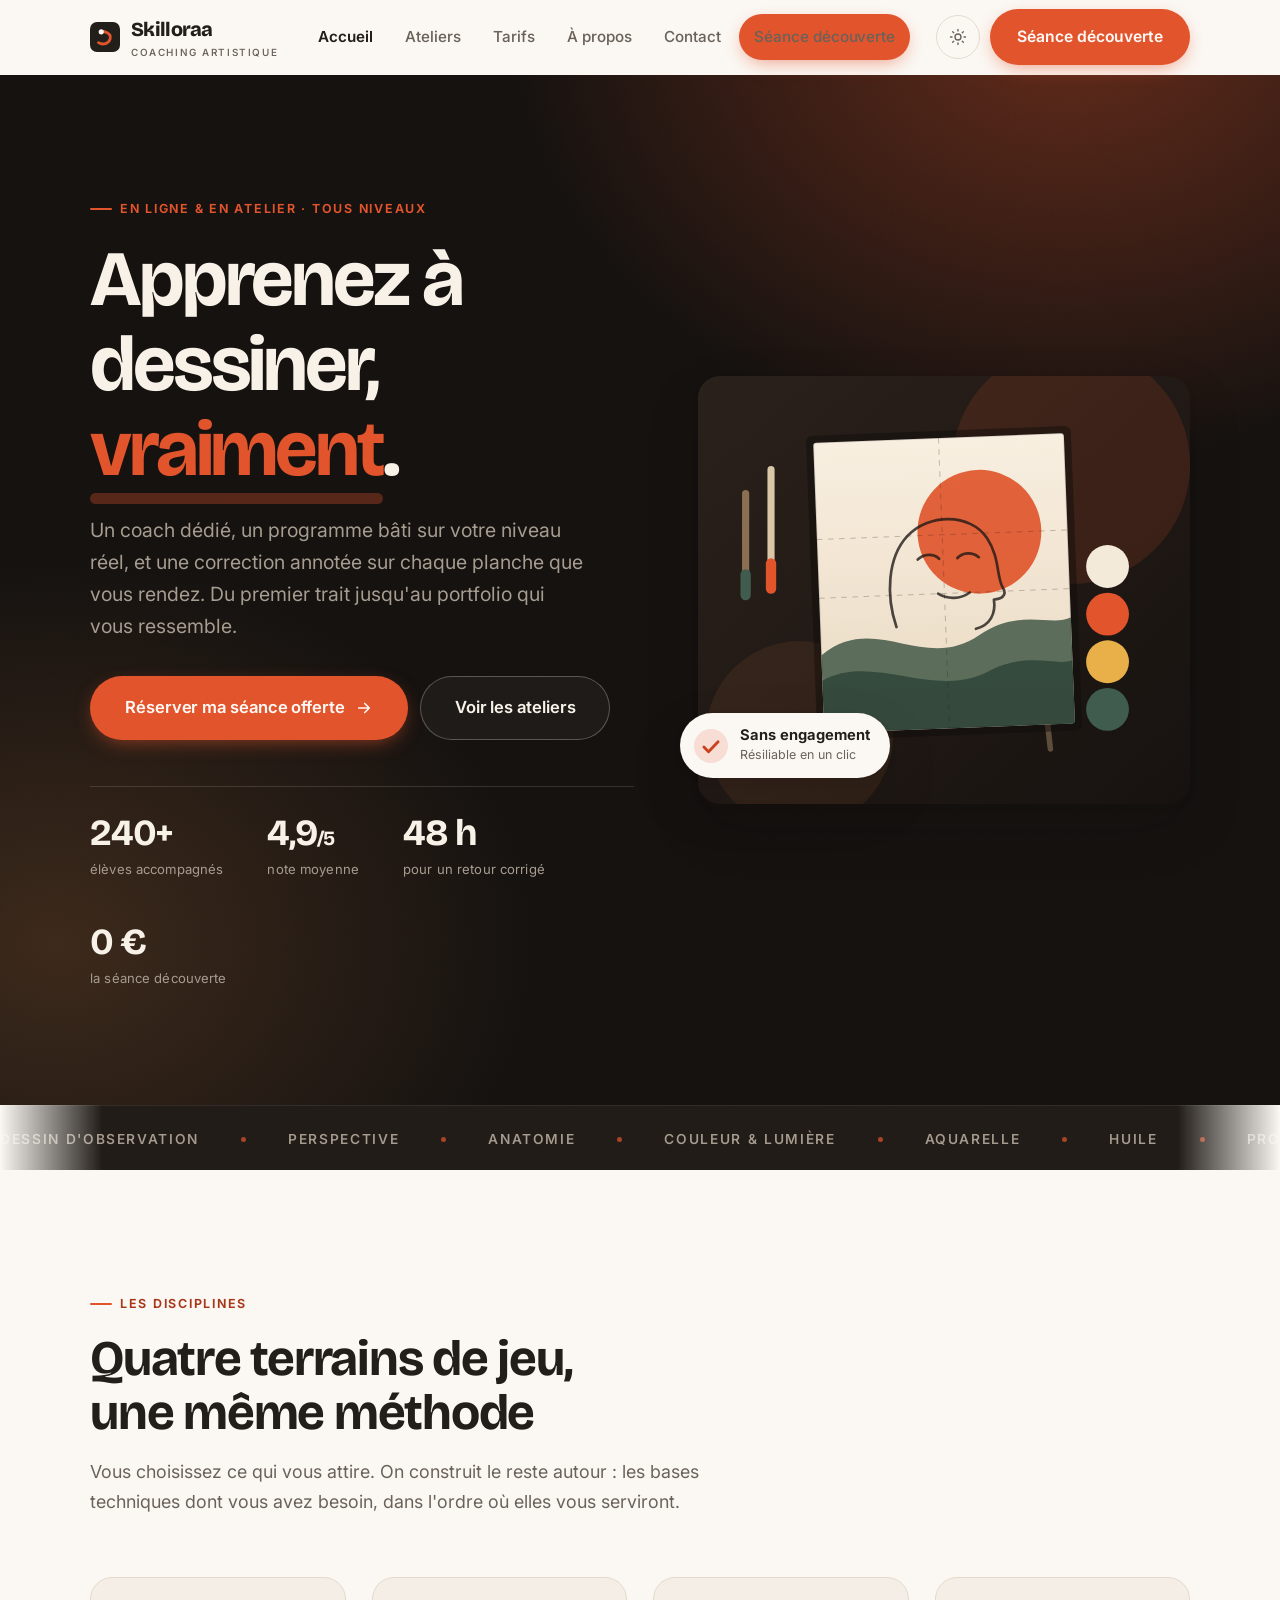
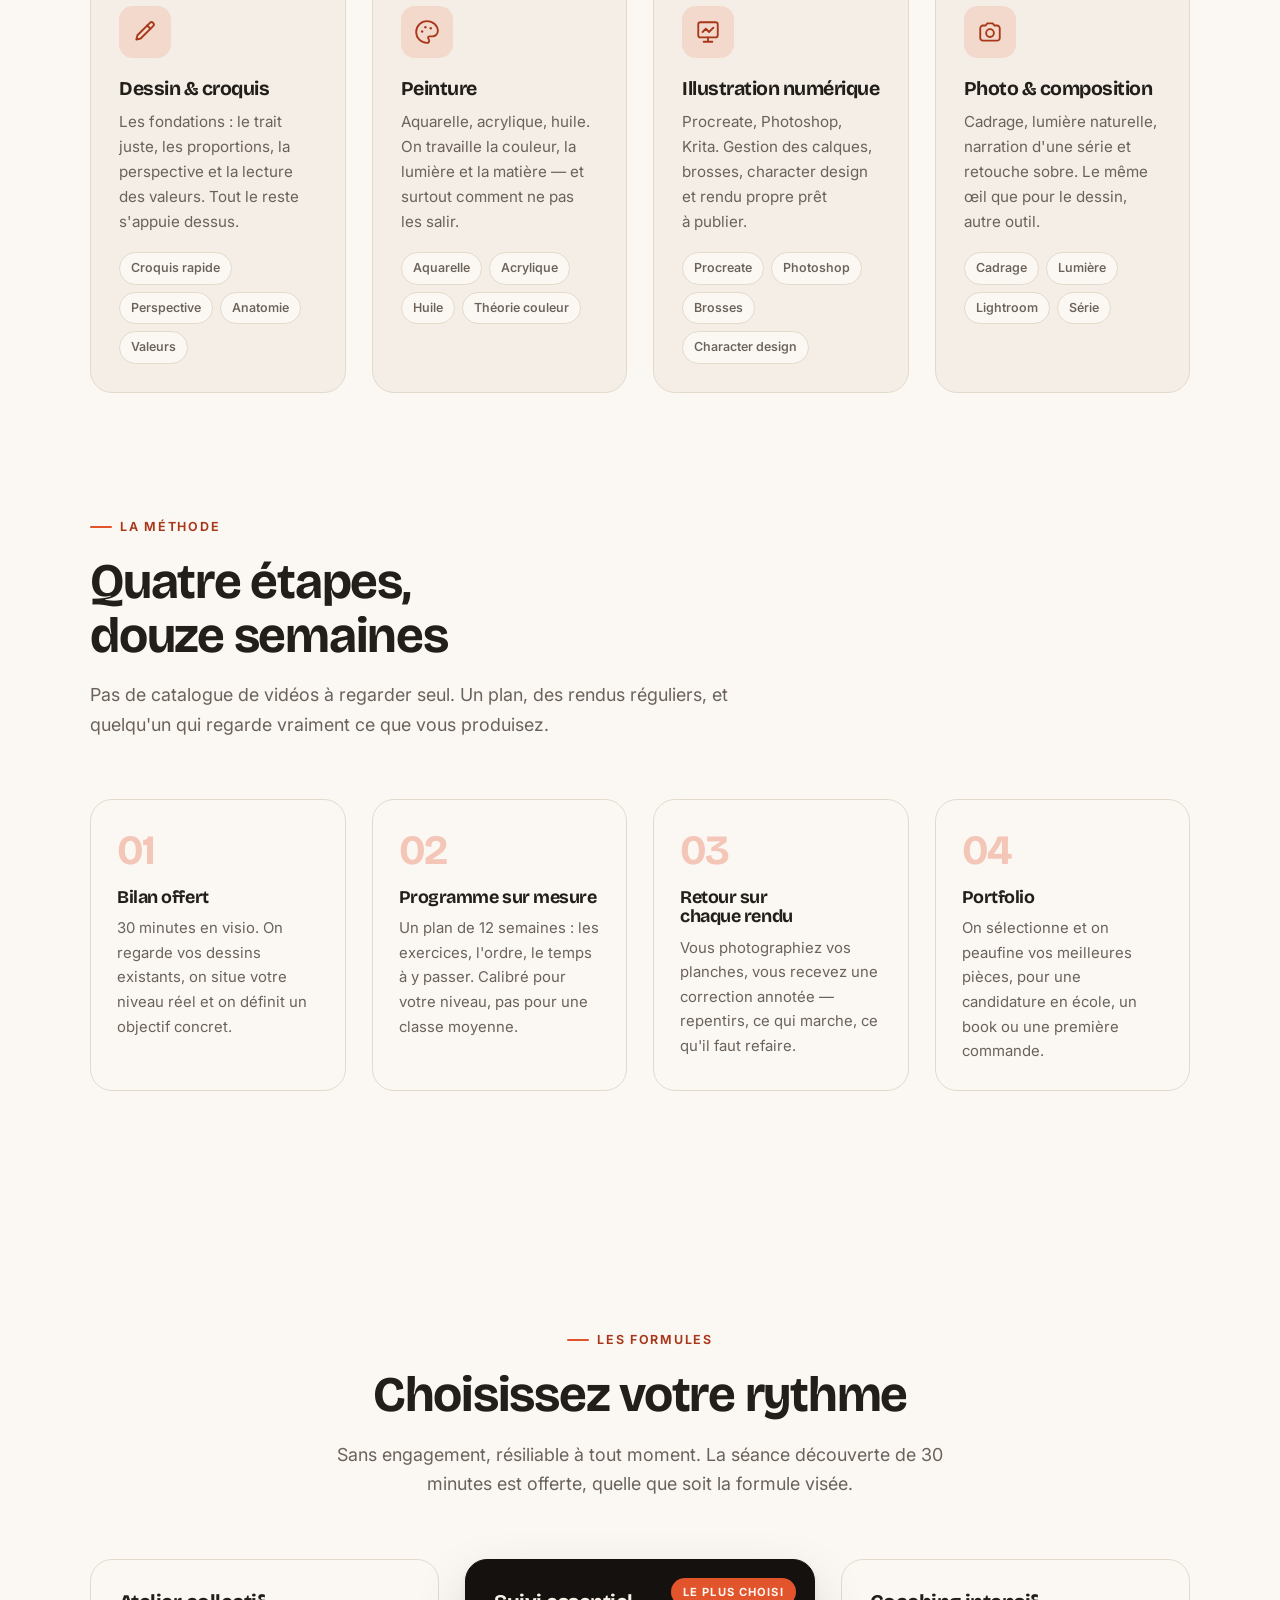
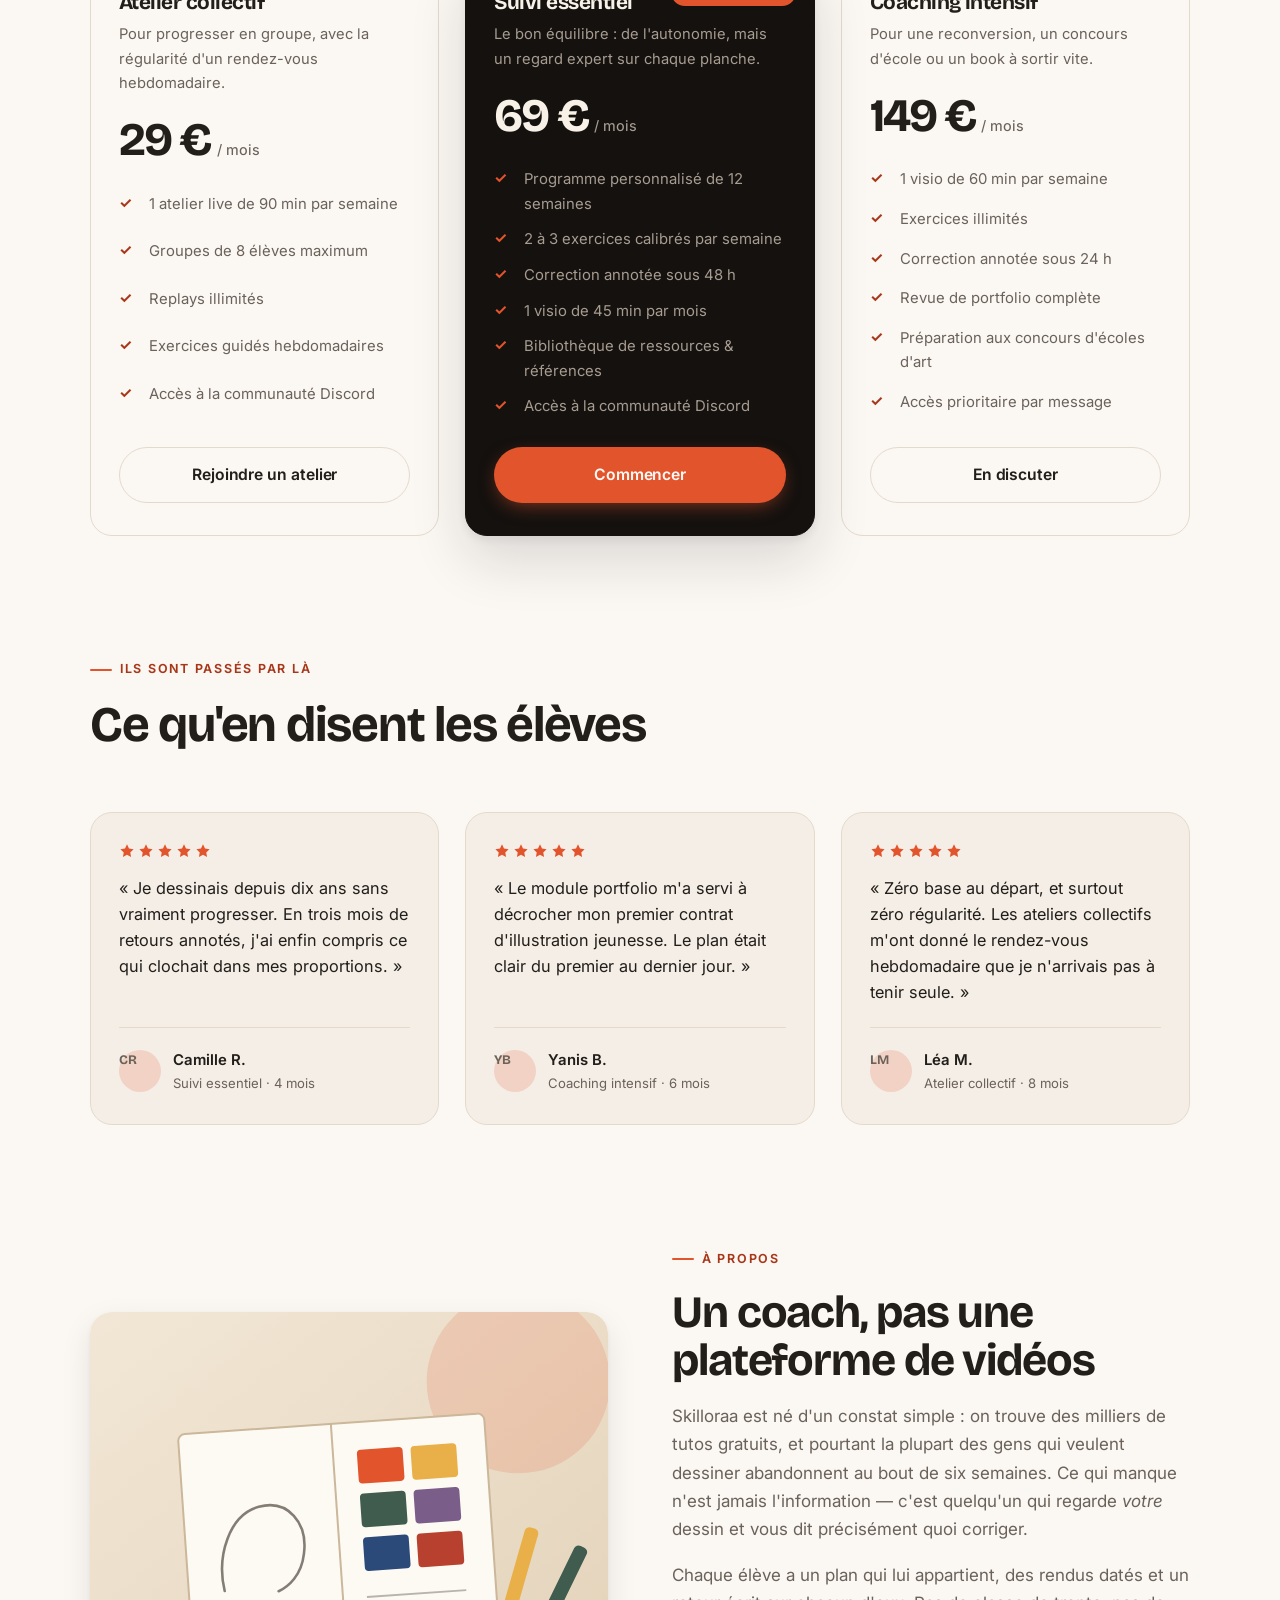
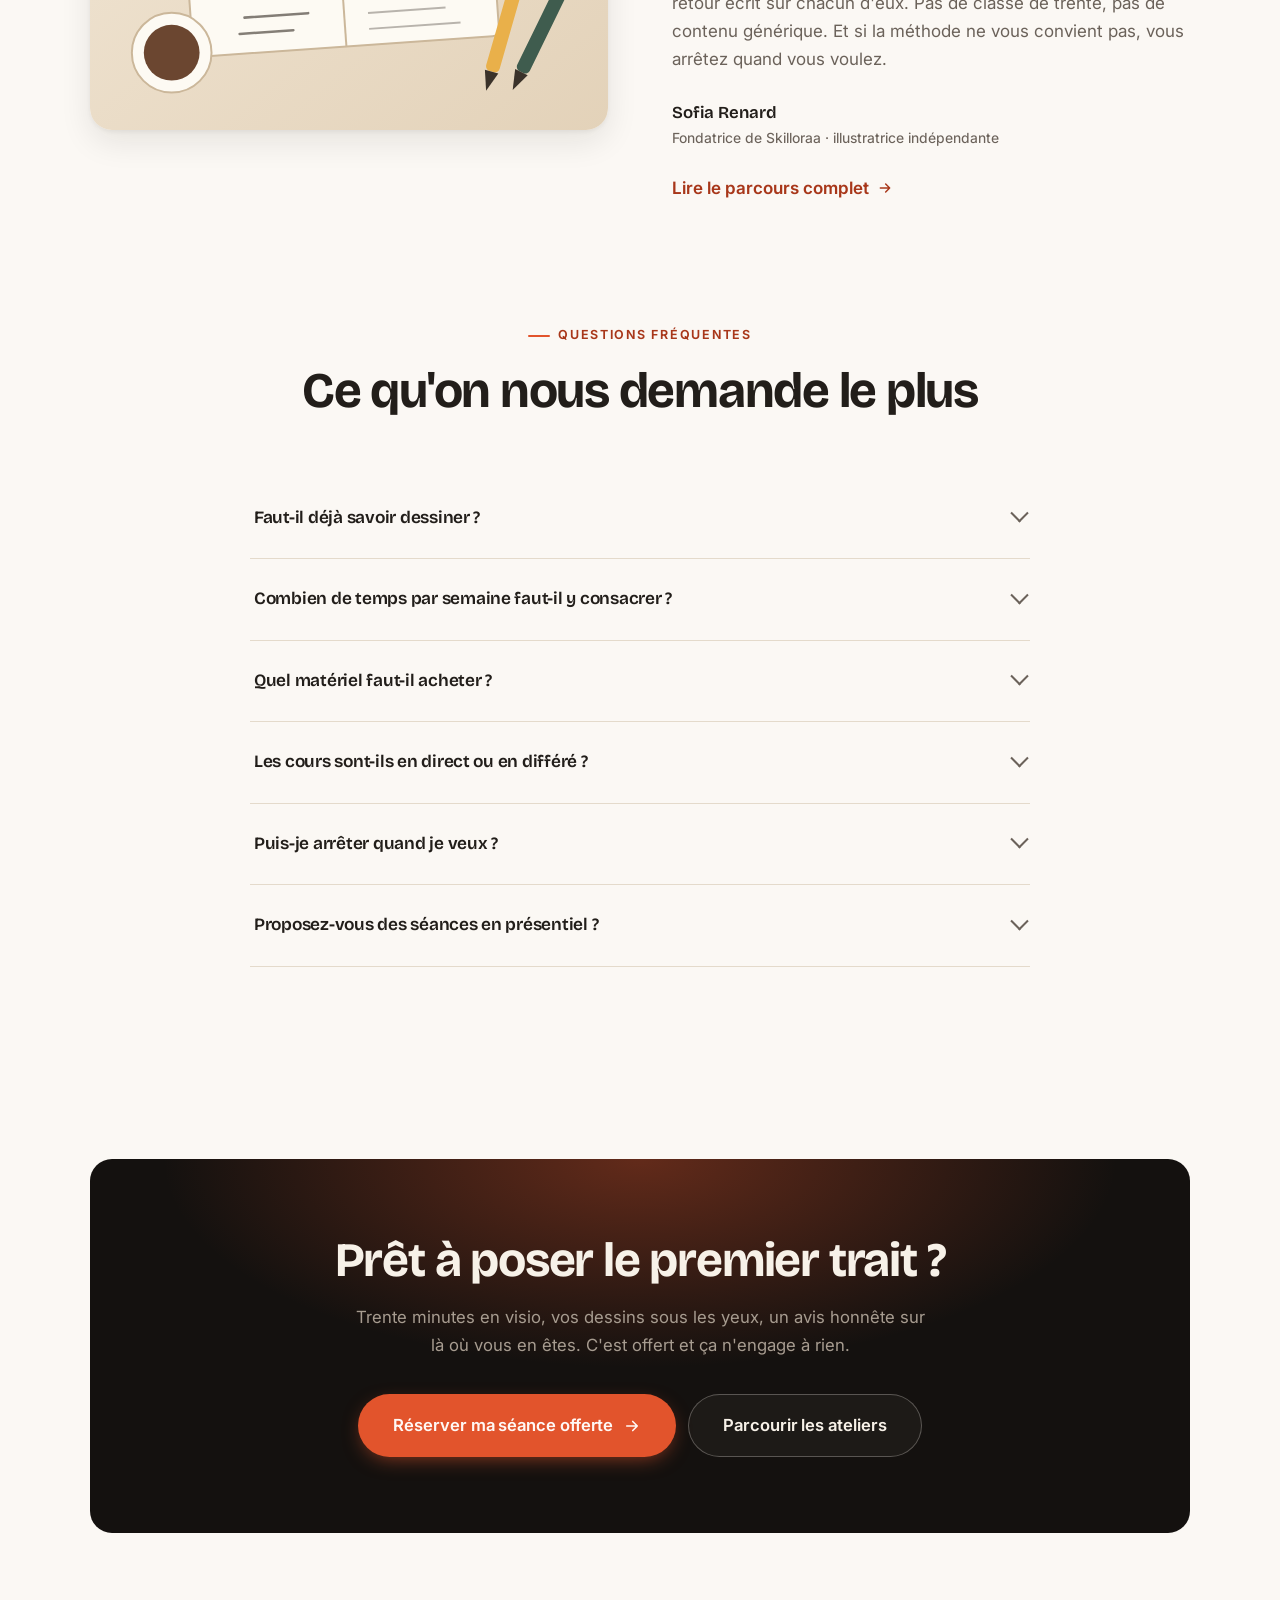
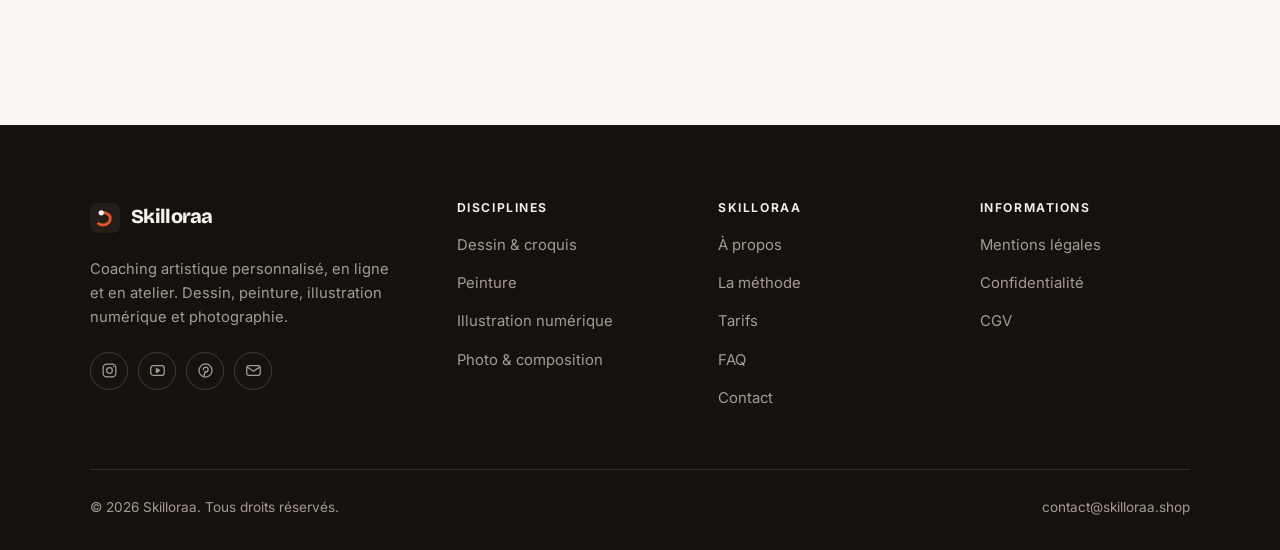
==== index.html @ 0147b9c2 "Site vitrine Skilloraa - coaching artistique Site statique multi-pages en francais : accueil, atelie" ====
<!DOCTYPE html>
<html lang="fr" itemscope itemtype="https://schema.org/WebPage">
<head>
<meta charset="utf-8">
<meta name="viewport" content="width=device-width, initial-scale=1">
<title>Skilloraa — Coaching artistique : apprenez à dessiner, vraiment</title>
<meta name="description" content="Coaching artistique personnalisé en ligne et en atelier : dessin, peinture, illustration numérique et photographie. Un coach dédié, un programme sur mesure, un retour sur chaque rendu. Séance découverte offerte.">
<link rel="canonical" href="https://skilloraa.shop/">

<!-- Partage social -->
<meta property="og:type" content="website">
<meta property="og:url" content="https://skilloraa.shop/">
<meta property="og:site_name" content="Skilloraa">
<meta property="og:locale" content="fr_FR">
<meta property="og:title" content="Skilloraa — Coaching artistique">
<meta property="og:description" content="Dessin, peinture, illustration numérique. Un coach dédié et un programme bâti sur votre niveau. Séance découverte offerte.">
<meta name="twitter:card" content="summary_large_image">
<meta name="theme-color" content="#14110f">

<link rel="icon" href="assets/img/favicon.svg" type="image/svg+xml">

<link rel="preconnect" href="https://fonts.googleapis.com">
<link rel="preconnect" href="https://fonts.gstatic.com" crossorigin>
<link rel="stylesheet" href="https://fonts.googleapis.com/css2?family=Bricolage+Grotesque:opsz,wght@12..96,400..800&family=Inter:wght@400..700&display=swap">
<link rel="stylesheet" href="assets/css/style.css">

<!-- Applique le thème avant le premier rendu pour éviter le flash -->
<script>
(function(){try{var t=localStorage.getItem('skilloraa-theme');if(t){document.documentElement.setAttribute('data-theme',t);}}catch(e){}})();
</script>

<script type="application/ld+json">
{
  "@context": "https://schema.org",
  "@type": "LocalBusiness",
  "@id": "https://skilloraa.shop/#business",
  "name": "Skilloraa",
  "description": "Coaching artistique personnalisé : dessin, peinture, illustration numérique et photographie.",
  "url": "https://skilloraa.shop/",
  "email": "contact@skilloraa.shop",
  "priceRange": "29€ – 149€",
  "areaServed": "FR",
  "knowsLanguage": "fr"
}
</script>
</head>

<body>
<a class="skip-link" href="#main">Aller au contenu principal</a>

<!-- ====================================================== EN-TÊTE ====== -->
<header class="site-header">
  <nav class="wrap nav" aria-label="Navigation principale">
    <a class="brand" href="index.html">
      <svg class="brand__mark" viewBox="0 0 64 64" aria-hidden="true">
        <rect width="64" height="64" rx="15" fill="currentColor"/>
        <path d="M18 44c10 6 22 2 25-8 3-11-7-14-14-16" fill="none" stroke="#e2542c" stroke-width="6" stroke-linecap="round"/>
        <circle cx="24" cy="21" r="5.5" fill="#fbf8f4"/>
      </svg>
      <span>Skilloraa<span class="brand__sub">Coaching artistique</span></span>
    </a>

    <ul class="nav__links" id="nav-links">
      <li><a href="index.html" aria-current="page">Accueil</a></li>
      <li><a href="ateliers.html">Ateliers</a></li>
      <li><a href="index.html#tarifs">Tarifs</a></li>
      <li><a href="a-propos.html">À propos</a></li>
      <li><a href="contact.html">Contact</a></li>
      <li><a class="btn btn--primary" href="contact.html">Séance découverte</a></li>
    </ul>

    <div class="nav__cta">
      <button class="theme-toggle" type="button" aria-label="Passer en thème sombre">
        <svg class="icon-sun" viewBox="0 0 24 24" fill="none" stroke="currentColor" stroke-width="1.8" stroke-linecap="round" aria-hidden="true">
          <circle cx="12" cy="12" r="4"/><path d="M12 2v2m0 16v2M2 12h2m16 0h2M4.9 4.9l1.4 1.4m11.4 11.4 1.4 1.4M19.1 4.9l-1.4 1.4M6.3 17.7l-1.4 1.4"/>
        </svg>
        <svg class="icon-moon" viewBox="0 0 24 24" fill="none" stroke="currentColor" stroke-width="1.8" stroke-linecap="round" stroke-linejoin="round" aria-hidden="true">
          <path d="M21 12.8A9 9 0 1 1 11.2 3a7 7 0 0 0 9.8 9.8z"/>
        </svg>
      </button>
      <a class="btn btn--primary" href="contact.html">Séance découverte</a>
      <button class="nav__toggle" type="button" aria-expanded="false" aria-controls="nav-links" aria-label="Ouvrir le menu">
        <svg class="icon-open" viewBox="0 0 24 24" fill="none" stroke="currentColor" stroke-width="2" stroke-linecap="round" aria-hidden="true"><path d="M3 6h18M3 12h18M3 18h18"/></svg>
        <svg class="icon-close" viewBox="0 0 24 24" fill="none" stroke="currentColor" stroke-width="2" stroke-linecap="round" aria-hidden="true"><path d="M6 6l12 12M18 6L6 18"/></svg>
      </button>
    </div>
  </nav>
</header>

<main id="main">

<!-- ========================================================= HERO ====== -->
<section class="hero">
  <div class="wrap hero__inner">
    <div>
      <span class="eyebrow hero__eyebrow">En ligne &amp; en atelier · Tous niveaux</span>
      <h1>Apprenez à dessiner,<br><em>vraiment</em>.</h1>
      <p class="hero__lede">
        Un coach dédié, un programme bâti sur votre niveau réel, et une correction
        annotée sur chaque planche que vous rendez. Du premier trait jusqu'au
        portfolio qui vous ressemble.
      </p>

      <div class="hero__actions">
        <a class="btn btn--primary btn--lg" href="contact.html">
          Réserver ma séance offerte
          <svg viewBox="0 0 24 24" fill="none" stroke="currentColor" stroke-width="2.2" stroke-linecap="round" stroke-linejoin="round" aria-hidden="true"><path d="M5 12h14M13 6l6 6-6 6"/></svg>
        </a>
        <a class="btn btn--on-dark btn--lg" href="ateliers.html">Voir les ateliers</a>
      </div>

      <dl class="hero__proof">
        <div class="stat">
          <dd class="stat__num">240+</dd>
          <dt class="stat__label">élèves accompagnés</dt>
        </div>
        <div class="stat">
          <dd class="stat__num">4,9<span style="font-size:.55em">/5</span></dd>
          <dt class="stat__label">note moyenne</dt>
        </div>
        <div class="stat">
          <dd class="stat__num">48 h</dd>
          <dt class="stat__label">pour un retour corrigé</dt>
        </div>
        <div class="stat">
          <dd class="stat__num">0 €</dd>
          <dt class="stat__label">la séance découverte</dt>
        </div>
      </dl>
    </div>

    <!-- Illustration : composition abstraite d'atelier -->
    <div class="hero__art">
      <svg viewBox="0 0 620 540" role="img" aria-label="Illustration d'atelier : une toile posée sur un chevalet, entourée de formes et de pastilles de couleur.">
        <defs>
          <linearGradient id="bg" x1="0" y1="0" x2="1" y2="1">
            <stop offset="0" stop-color="#2b211b"/><stop offset="1" stop-color="#171210"/>
          </linearGradient>
          <linearGradient id="canvas" x1="0" y1="0" x2="0" y2="1">
            <stop offset="0" stop-color="#fcf7ed"/><stop offset="1" stop-color="#ece0cc"/>
          </linearGradient>
          <clipPath id="cv"><rect x="0" y="0" width="316" height="366" rx="4"/></clipPath>
        </defs>

        <rect width="620" height="540" rx="22" fill="url(#bg)"/>

        <!-- Halo -->
        <circle cx="470" cy="112" r="150" fill="#e2542c" opacity=".14"/>
        <circle cx="128" cy="452" r="118" fill="#c97a42" opacity=".1"/>

        <!-- Chevalet -->
        <g stroke="#6b5744" stroke-width="7" stroke-linecap="round" opacity=".85">
          <path d="M176 470 L214 128"/>
          <path d="M444 470 L406 128"/>
          <path d="M196 356 H424"/>
        </g>

        <!-- Toile -->
        <g transform="translate(152 78) rotate(-2.2 158 183)">
          <rect x="-9" y="-9" width="334" height="384" rx="8" fill="#0f0c0a" opacity=".45"/>
          <rect width="316" height="366" rx="4" fill="url(#canvas)"/>

          <g clip-path="url(#cv)">
            <!-- Aplats -->
            <circle cx="205" cy="120" r="78" fill="#e2542c" opacity=".92"/>
            <path d="M0 268 C70 214 128 296 200 250 C252 217 292 244 316 232 V366 H0 Z" fill="#3f5c4e" opacity=".88"/>
            <path d="M0 300 C64 266 140 330 210 296 C260 272 296 294 316 286 V366 H0 Z" fill="#26433a" opacity=".9"/>
            <rect x="0" y="0" width="316" height="366" fill="#c97a42" opacity=".07"/>

            <!-- Étude de profil, au trait -->
            <g fill="none" stroke="#1d1815" stroke-width="3.4" stroke-linecap="round" stroke-linejoin="round" opacity=".78">
              <path d="M96 236 C84 196 88 148 114 122 C142 94 194 96 214 128 C230 154 224 178 232 192 C237 201 230 206 220 206 C222 224 214 238 196 242"/>
              <path d="M126 152 C134 145 146 145 153 152"/>
              <path d="M176 152 C183 145 195 145 203 152"/>
              <path d="M150 196 C162 204 178 204 190 196"/>
            </g>

            <!-- Traits de construction -->
            <g stroke="#1d1815" stroke-width="1.2" opacity=".25" stroke-dasharray="7 7">
              <path d="M0 122 H316"/><path d="M0 196 H316"/><path d="M158 0 V366"/>
            </g>
          </g>

          <rect width="316" height="366" rx="4" fill="none" stroke="#1d1815" stroke-opacity=".16" stroke-width="2"/>
        </g>

        <!-- Pastilles de couleur -->
        <g>
          <circle cx="516" cy="300" r="27" fill="#e2542c"/>
          <circle cx="516" cy="360" r="27" fill="#e9b04a"/>
          <circle cx="516" cy="420" r="27" fill="#3f5c4e"/>
          <circle cx="516" cy="240" r="27" fill="#f3ead9"/>
        </g>

        <!-- Pinceaux -->
        <g stroke-linecap="round">
          <path d="M92 118 L92 236" stroke="#d9c7a8" stroke-width="9"/>
          <path d="M92 236 L92 268" stroke="#e2542c" stroke-width="13"/>
          <path d="M60 148 L60 250" stroke="#8a6f52" stroke-width="9"/>
          <path d="M60 250 L60 276" stroke="#3f5c4e" stroke-width="13"/>
        </g>
      </svg>

      <div class="hero__badge">
        <svg viewBox="0 0 48 48" aria-hidden="true">
          <circle cx="24" cy="24" r="24" fill="#e2542c" opacity=".16"/>
          <path d="M14 25.5l6.5 6.5L34 18" fill="none" stroke="#c9421c" stroke-width="4" stroke-linecap="round" stroke-linejoin="round"/>
        </svg>
        <div>
          <b>Sans engagement</b>
          <span>Résiliable en un clic</span>
        </div>
      </div>
    </div>
  </div>
</section>

<!-- Bandeau défilant -->
<div class="marquee" aria-hidden="true">
  <div class="marquee__track">
    <span>Dessin d'observation</span><span>Perspective</span><span>Anatomie</span><span>Couleur &amp; lumière</span><span>Aquarelle</span><span>Huile</span><span>Procreate</span><span>Character design</span><span>Composition</span><span>Portfolio</span>
    <span>Dessin d'observation</span><span>Perspective</span><span>Anatomie</span><span>Couleur &amp; lumière</span><span>Aquarelle</span><span>Huile</span><span>Procreate</span><span>Character design</span><span>Composition</span><span>Portfolio</span>
  </div>
</div>

<!-- ================================================== DISCIPLINES ====== -->
<section class="section wrap" id="disciplines">
  <div class="section-head reveal">
    <span class="eyebrow">Les disciplines</span>
    <h2>Quatre terrains de jeu, une même méthode</h2>
    <p>
      Vous choisissez ce qui vous attire. On construit le reste autour : les bases
      techniques dont vous avez besoin, dans l'ordre où elles vous serviront.
    </p>
  </div>

  <div class="grid grid--4 reveal-group">
    <article class="card">
      <div class="card__icon">
        <svg viewBox="0 0 24 24" fill="none" stroke="currentColor" stroke-width="1.7" stroke-linecap="round" stroke-linejoin="round" aria-hidden="true">
          <path d="M16.5 3.5a2.1 2.1 0 0 1 3 3L8 18l-4 1 1-4z"/><path d="M14 6l3 3"/>
        </svg>
      </div>
      <h3>Dessin &amp; croquis</h3>
      <p>Les fondations : le trait juste, les proportions, la perspective et la lecture des valeurs. Tout le reste s'appuie dessus.</p>
      <ul class="card__list">
        <li>Croquis rapide</li><li>Perspective</li><li>Anatomie</li><li>Valeurs</li>
      </ul>
    </article>

    <article class="card">
      <div class="card__icon">
        <svg viewBox="0 0 24 24" fill="none" stroke="currentColor" stroke-width="1.7" stroke-linecap="round" stroke-linejoin="round" aria-hidden="true">
          <path d="M12 2a10 10 0 1 0 0 20c1.1 0 2-.9 2-2 0-1.4-1-1.7-1-2.7 0-.8.6-1.3 1.4-1.3H17a5 5 0 0 0 5-5c0-4.9-4.5-9-10-9z"/>
          <circle cx="7.5" cy="11.5" r="1.1" fill="currentColor" stroke="none"/><circle cx="10.5" cy="7.5" r="1.1" fill="currentColor" stroke="none"/><circle cx="15.5" cy="8.5" r="1.1" fill="currentColor" stroke="none"/>
        </svg>
      </div>
      <h3>Peinture</h3>
      <p>Aquarelle, acrylique, huile. On travaille la couleur, la lumière et la matière — et surtout comment ne pas les salir.</p>
      <ul class="card__list">
        <li>Aquarelle</li><li>Acrylique</li><li>Huile</li><li>Théorie couleur</li>
      </ul>
    </article>

    <article class="card">
      <div class="card__icon">
        <svg viewBox="0 0 24 24" fill="none" stroke="currentColor" stroke-width="1.7" stroke-linecap="round" stroke-linejoin="round" aria-hidden="true">
          <rect x="3" y="3" width="18" height="14" rx="2"/><path d="M8 21h8M12 17v4M7 12l3-3 3 3 4-4"/>
        </svg>
      </div>
      <h3>Illustration numérique</h3>
      <p>Procreate, Photoshop, Krita. Gestion des calques, brosses, character design et rendu propre prêt à publier.</p>
      <ul class="card__list">
        <li>Procreate</li><li>Photoshop</li><li>Brosses</li><li>Character design</li>
      </ul>
    </article>

    <article class="card">
      <div class="card__icon">
        <svg viewBox="0 0 24 24" fill="none" stroke="currentColor" stroke-width="1.7" stroke-linecap="round" stroke-linejoin="round" aria-hidden="true">
          <path d="M3 8.5A2.5 2.5 0 0 1 5.5 6H8l1.5-2h5L16 6h2.5A2.5 2.5 0 0 1 21 8.5v9A2.5 2.5 0 0 1 18.5 20h-13A2.5 2.5 0 0 1 3 17.5z"/><circle cx="12" cy="13" r="3.6"/>
        </svg>
      </div>
      <h3>Photo &amp; composition</h3>
      <p>Cadrage, lumière naturelle, narration d'une série et retouche sobre. Le même œil que pour le dessin, autre outil.</p>
      <ul class="card__list">
        <li>Cadrage</li><li>Lumière</li><li>Lightroom</li><li>Série</li>
      </ul>
    </article>
  </div>
</section>

<!-- ====================================================== MÉTHODE ====== -->
<section class="section wrap" id="methode" style="padding-top:0">
  <div class="section-head reveal">
    <span class="eyebrow">La méthode</span>
    <h2>Quatre étapes, douze semaines</h2>
    <p>
      Pas de catalogue de vidéos à regarder seul. Un plan, des rendus réguliers,
      et quelqu'un qui regarde vraiment ce que vous produisez.
    </p>
  </div>

  <div class="grid grid--4 steps reveal-group">
    <article class="step">
      <h3>Bilan offert</h3>
      <p>30 minutes en visio. On regarde vos dessins existants, on situe votre niveau réel et on définit un objectif concret.</p>
    </article>
    <article class="step">
      <h3>Programme sur mesure</h3>
      <p>Un plan de 12 semaines : les exercices, l'ordre, le temps à y passer. Calibré pour votre niveau, pas pour une classe moyenne.</p>
    </article>
    <article class="step">
      <h3>Retour sur chaque rendu</h3>
      <p>Vous photographiez vos planches, vous recevez une correction annotée — repentirs, ce qui marche, ce qu'il faut refaire.</p>
    </article>
    <article class="step">
      <h3>Portfolio</h3>
      <p>On sélectionne et on peaufine vos meilleures pièces, pour une candidature en école, un book ou une première commande.</p>
    </article>
  </div>
</section>

<!-- ======================================================= TARIFS ====== -->
<section class="section wrap" id="tarifs">
  <div class="section-head section-head--center reveal">
    <span class="eyebrow">Les formules</span>
    <h2>Choisissez votre rythme</h2>
    <p>Sans engagement, résiliable à tout moment. La séance découverte de 30 minutes est offerte, quelle que soit la formule visée.</p>
  </div>

  <div class="grid grid--3 plans reveal-group">
    <article class="plan">
      <h3>Atelier collectif</h3>
      <p class="plan__desc">Pour progresser en groupe, avec la régularité d'un rendez-vous hebdomadaire.</p>
      <p class="plan__price">29 €<span class="plan__period">/ mois</span></p>
      <ul class="plan__features">
        <li>1 atelier live de 90 min par semaine</li>
        <li>Groupes de 8 élèves maximum</li>
        <li>Replays illimités</li>
        <li>Exercices guidés hebdomadaires</li>
        <li>Accès à la communauté Discord</li>
      </ul>
      <a class="btn btn--ghost btn--block" href="contact.html">Rejoindre un atelier</a>
    </article>

    <article class="plan plan--featured">
      <span class="plan__tag">Le plus choisi</span>
      <h3>Suivi essentiel</h3>
      <p class="plan__desc">Le bon équilibre : de l'autonomie, mais un regard expert sur chaque planche.</p>
      <p class="plan__price">69 €<span class="plan__period">/ mois</span></p>
      <ul class="plan__features">
        <li>Programme personnalisé de 12 semaines</li>
        <li>2 à 3 exercices calibrés par semaine</li>
        <li>Correction annotée sous 48 h</li>
        <li>1 visio de 45 min par mois</li>
        <li>Bibliothèque de ressources &amp; références</li>
        <li>Accès à la communauté Discord</li>
      </ul>
      <a class="btn btn--primary btn--block" href="contact.html">Commencer</a>
    </article>

    <article class="plan">
      <h3>Coaching intensif</h3>
      <p class="plan__desc">Pour une reconversion, un concours d'école ou un book à sortir vite.</p>
      <p class="plan__price">149 €<span class="plan__period">/ mois</span></p>
      <ul class="plan__features">
        <li>1 visio de 60 min par semaine</li>
        <li>Exercices illimités</li>
        <li>Correction annotée sous 24 h</li>
        <li>Revue de portfolio complète</li>
        <li>Préparation aux concours d'écoles d'art</li>
        <li>Accès prioritaire par message</li>
      </ul>
      <a class="btn btn--ghost btn--block" href="contact.html">En discuter</a>
    </article>
  </div>
</section>

<!-- ================================================= TÉMOIGNAGES ====== -->
<!--
  PLACEHOLDER — Ces trois témoignages sont des exemples de mise en page.
  Remplacez-les par de vrais avis d'élèves (avec leur accord) AVANT la mise en
  ligne, ou supprimez la section entière. Voir README.md.
-->
<section class="section wrap" id="temoignages" style="padding-top:0">
  <div class="section-head reveal">
    <span class="eyebrow">Ils sont passés par là</span>
    <h2>Ce qu'en disent les élèves</h2>
  </div>

  <div class="grid grid--3 reveal-group">
    <figure class="quote">
      <div class="quote__stars" role="img" aria-label="5 étoiles sur 5">
        <svg viewBox="0 0 24 24" fill="currentColor" aria-hidden="true"><path d="M12 2l3 6.3 6.9 1-5 4.9 1.2 6.8L12 17.8 5.9 21l1.2-6.8-5-4.9 6.9-1z"/></svg>
        <svg viewBox="0 0 24 24" fill="currentColor" aria-hidden="true"><path d="M12 2l3 6.3 6.9 1-5 4.9 1.2 6.8L12 17.8 5.9 21l1.2-6.8-5-4.9 6.9-1z"/></svg>
        <svg viewBox="0 0 24 24" fill="currentColor" aria-hidden="true"><path d="M12 2l3 6.3 6.9 1-5 4.9 1.2 6.8L12 17.8 5.9 21l1.2-6.8-5-4.9 6.9-1z"/></svg>
        <svg viewBox="0 0 24 24" fill="currentColor" aria-hidden="true"><path d="M12 2l3 6.3 6.9 1-5 4.9 1.2 6.8L12 17.8 5.9 21l1.2-6.8-5-4.9 6.9-1z"/></svg>
        <svg viewBox="0 0 24 24" fill="currentColor" aria-hidden="true"><path d="M12 2l3 6.3 6.9 1-5 4.9 1.2 6.8L12 17.8 5.9 21l1.2-6.8-5-4.9 6.9-1z"/></svg>
      </div>
      <blockquote>« Je dessinais depuis dix ans sans vraiment progresser. En trois mois de retours annotés, j'ai enfin compris ce qui clochait dans mes proportions. »</blockquote>
      <figcaption>
        <span class="avatar" aria-hidden="true">CR</span>
        <div><b>Camille R.</b><span>Suivi essentiel · 4 mois</span></div>
      </figcaption>
    </figure>

    <figure class="quote">
      <div class="quote__stars" role="img" aria-label="5 étoiles sur 5">
        <svg viewBox="0 0 24 24" fill="currentColor" aria-hidden="true"><path d="M12 2l3 6.3 6.9 1-5 4.9 1.2 6.8L12 17.8 5.9 21l1.2-6.8-5-4.9 6.9-1z"/></svg>
        <svg viewBox="0 0 24 24" fill="currentColor" aria-hidden="true"><path d="M12 2l3 6.3 6.9 1-5 4.9 1.2 6.8L12 17.8 5.9 21l1.2-6.8-5-4.9 6.9-1z"/></svg>
        <svg viewBox="0 0 24 24" fill="currentColor" aria-hidden="true"><path d="M12 2l3 6.3 6.9 1-5 4.9 1.2 6.8L12 17.8 5.9 21l1.2-6.8-5-4.9 6.9-1z"/></svg>
        <svg viewBox="0 0 24 24" fill="currentColor" aria-hidden="true"><path d="M12 2l3 6.3 6.9 1-5 4.9 1.2 6.8L12 17.8 5.9 21l1.2-6.8-5-4.9 6.9-1z"/></svg>
        <svg viewBox="0 0 24 24" fill="currentColor" aria-hidden="true"><path d="M12 2l3 6.3 6.9 1-5 4.9 1.2 6.8L12 17.8 5.9 21l1.2-6.8-5-4.9 6.9-1z"/></svg>
      </div>
      <blockquote>« Le module portfolio m'a servi à décrocher mon premier contrat d'illustration jeunesse. Le plan était clair du premier au dernier jour. »</blockquote>
      <figcaption>
        <span class="avatar" aria-hidden="true">YB</span>
        <div><b>Yanis B.</b><span>Coaching intensif · 6 mois</span></div>
      </figcaption>
    </figure>

    <figure class="quote">
      <div class="quote__stars" role="img" aria-label="5 étoiles sur 5">
        <svg viewBox="0 0 24 24" fill="currentColor" aria-hidden="true"><path d="M12 2l3 6.3 6.9 1-5 4.9 1.2 6.8L12 17.8 5.9 21l1.2-6.8-5-4.9 6.9-1z"/></svg>
        <svg viewBox="0 0 24 24" fill="currentColor" aria-hidden="true"><path d="M12 2l3 6.3 6.9 1-5 4.9 1.2 6.8L12 17.8 5.9 21l1.2-6.8-5-4.9 6.9-1z"/></svg>
        <svg viewBox="0 0 24 24" fill="currentColor" aria-hidden="true"><path d="M12 2l3 6.3 6.9 1-5 4.9 1.2 6.8L12 17.8 5.9 21l1.2-6.8-5-4.9 6.9-1z"/></svg>
        <svg viewBox="0 0 24 24" fill="currentColor" aria-hidden="true"><path d="M12 2l3 6.3 6.9 1-5 4.9 1.2 6.8L12 17.8 5.9 21l1.2-6.8-5-4.9 6.9-1z"/></svg>
        <svg viewBox="0 0 24 24" fill="currentColor" aria-hidden="true"><path d="M12 2l3 6.3 6.9 1-5 4.9 1.2 6.8L12 17.8 5.9 21l1.2-6.8-5-4.9 6.9-1z"/></svg>
      </div>
      <blockquote>« Zéro base au départ, et surtout zéro régularité. Les ateliers collectifs m'ont donné le rendez-vous hebdomadaire que je n'arrivais pas à tenir seule. »</blockquote>
      <figcaption>
        <span class="avatar" aria-hidden="true">LM</span>
        <div><b>Léa M.</b><span>Atelier collectif · 8 mois</span></div>
      </figcaption>
    </figure>
  </div>
</section>

<!-- ===================================================== À PROPOS ====== -->
<section class="section wrap" style="padding-top:0">
  <div class="split reveal">
    <div class="split__art">
      <svg viewBox="0 0 520 420" role="img" aria-label="Atelier : une table de travail vue de dessus avec carnets, crayons et nuancier.">
        <defs>
          <linearGradient id="ab" x1="0" y1="0" x2="1" y2="1">
            <stop offset="0" stop-color="#f2e7d6"/><stop offset="1" stop-color="#e3d2b9"/>
          </linearGradient>
        </defs>
        <rect width="520" height="420" rx="20" fill="url(#ab)"/>
        <circle cx="430" cy="70" r="92" fill="#e2542c" opacity=".16"/>

        <!-- Carnet ouvert -->
        <g transform="rotate(-4 250 230)">
          <rect x="96" y="112" width="308" height="224" rx="7" fill="#fdfaf3" stroke="#cbb79a" stroke-width="2"/>
          <path d="M250 112 V336" stroke="#cbb79a" stroke-width="2"/>
          <!-- Croquis gauche -->
          <g fill="none" stroke="#3a322a" stroke-width="2.6" stroke-linecap="round" opacity=".62">
            <path d="M132 272 C126 236 142 196 172 190 C202 184 220 210 214 240 C210 262 196 272 186 276"/>
            <path d="M150 300 H214"/><path d="M144 316 H198"/>
          </g>
          <!-- Nuancier droit -->
          <g>
            <rect x="274" y="140" width="46" height="34" rx="4" fill="#e2542c"/>
            <rect x="328" y="140" width="46" height="34" rx="4" fill="#e9b04a"/>
            <rect x="274" y="184" width="46" height="34" rx="4" fill="#3f5c4e"/>
            <rect x="328" y="184" width="46" height="34" rx="4" fill="#7a5d88"/>
            <rect x="274" y="228" width="46" height="34" rx="4" fill="#2b4a7a"/>
            <rect x="328" y="228" width="46" height="34" rx="4" fill="#b8402f"/>
          </g>
          <g stroke="#3a322a" stroke-width="2" opacity=".35">
            <path d="M274 288 H374"/><path d="M274 304 H352"/><path d="M274 320 H366"/>
          </g>
        </g>

        <!-- Crayons -->
        <g transform="rotate(16 430 300)">
          <rect x="414" y="216" width="14" height="150" rx="5" fill="#e9b04a"/>
          <path d="M414 366 h14 l-7 20z" fill="#3a322a"/>
        </g>
        <g transform="rotate(26 462 300)">
          <rect x="456" y="228" width="14" height="140" rx="5" fill="#3f5c4e"/>
          <path d="M456 368 h14 l-7 20z" fill="#3a322a"/>
        </g>

        <!-- Tasse -->
        <g transform="translate(40 300)">
          <circle cx="42" cy="42" r="40" fill="#fdfaf3" stroke="#cbb79a" stroke-width="2"/>
          <circle cx="42" cy="42" r="28" fill="#6b4630"/>
        </g>
      </svg>
    </div>

    <div>
      <span class="eyebrow">À propos</span>
      <h2>Un coach, pas une plateforme de vidéos</h2>
      <p>
        Skilloraa est né d'un constat simple : on trouve des milliers de tutos
        gratuits, et pourtant la plupart des gens qui veulent dessiner abandonnent
        au bout de six semaines. Ce qui manque n'est jamais l'information — c'est
        quelqu'un qui regarde <em>votre</em> dessin et vous dit précisément quoi
        corriger.
      </p>
      <p>
        Chaque élève a un plan qui lui appartient, des rendus datés et un retour
        écrit sur chacun d'eux. Pas de classe de trente, pas de contenu générique.
        Et si la méthode ne vous convient pas, vous arrêtez quand vous voulez.
      </p>
      <!-- PLACEHOLDER : remplacez par votre nom et votre parcours (voir aussi a-propos.html) -->
      <p class="signature">
        Sofia Renard
        <span>Fondatrice de Skilloraa · illustratrice indépendante</span>
      </p>
      <p style="margin-top:24px">
        <a class="arrow-link" href="a-propos.html">
          Lire le parcours complet
          <svg viewBox="0 0 24 24" fill="none" stroke="currentColor" stroke-width="2.2" stroke-linecap="round" stroke-linejoin="round" aria-hidden="true"><path d="M5 12h14M13 6l6 6-6 6"/></svg>
        </a>
      </p>
    </div>
  </div>
</section>

<!-- ========================================================== FAQ ====== -->
<section class="section wrap" id="faq" style="padding-top:0">
  <div class="section-head section-head--center reveal">
    <span class="eyebrow">Questions fréquentes</span>
    <h2>Ce qu'on nous demande le plus</h2>
  </div>

  <div class="faq reveal">
    <details>
      <summary>Faut-il déjà savoir dessiner ?</summary>
      <p>Non, et c'est même le cas de départ le plus fréquent. Près de la moitié des élèves n'avaient jamais tenu un crayon sérieusement avant de commencer. Le bilan initial sert justement à partir du bon endroit.</p>
    </details>
    <details>
      <summary>Combien de temps par semaine faut-il y consacrer ?</summary>
      <p>Comptez 3 à 5 heures pour la formule Suivi essentiel, 6 à 8 heures pour l'intensif. C'est la régularité qui compte, pas les sessions marathon : trente minutes tous les jours battent quatre heures le dimanche.</p>
    </details>
    <details>
      <summary>Quel matériel faut-il acheter ?</summary>
      <p>Pour démarrer : un crayon HB, une gomme mie de pain, un carnet de papier 120 g et un téléphone pour photographier vos planches. Environ 20 €. Le matériel spécifique (aquarelle, tablette) n'arrive qu'à partir de la sixième semaine, et seulement si votre parcours le demande.</p>
    </details>
    <details>
      <summary>Les cours sont-ils en direct ou en différé ?</summary>
      <p>Les deux. Les visios individuelles et les ateliers collectifs sont en direct, à un créneau choisi avec vous. Les exercices et les corrections écrites se font en différé, à votre rythme.</p>
    </details>
    <details>
      <summary>Puis-je arrêter quand je veux ?</summary>
      <p>Oui. Aucune formule n'a d'engagement de durée : vous résiliez en un clic depuis votre espace, et l'accès reste ouvert jusqu'à la fin du mois déjà payé.</p>
    </details>
    <details>
      <summary>Proposez-vous des séances en présentiel ?</summary>
      <p>Oui, sous forme d'ateliers ponctuels. Les places étant limitées, écrivez-nous pour connaître les prochaines dates et le lieu.</p>
    </details>
  </div>
</section>

<!-- =================================================== CTA FINALE ====== -->
<section class="wrap section--tight">
  <div class="cta-band reveal">
    <h2>Prêt à poser le premier trait ?</h2>
    <p>
      Trente minutes en visio, vos dessins sous les yeux, un avis honnête sur là où
      vous en êtes. C'est offert et ça n'engage à rien.
    </p>
    <div class="hero__actions">
      <a class="btn btn--primary btn--lg" href="contact.html">
        Réserver ma séance offerte
        <svg viewBox="0 0 24 24" fill="none" stroke="currentColor" stroke-width="2.2" stroke-linecap="round" stroke-linejoin="round" aria-hidden="true"><path d="M5 12h14M13 6l6 6-6 6"/></svg>
      </a>
      <a class="btn btn--on-dark btn--lg" href="ateliers.html">Parcourir les ateliers</a>
    </div>
  </div>
</section>

</main>

<!-- ==================================================== PIED DE PAGE === -->
<footer class="site-footer">
  <div class="wrap">
    <div class="footer__grid">
      <div class="footer__brand">
        <a class="brand" href="index.html">
          <svg class="brand__mark" viewBox="0 0 64 64" aria-hidden="true">
            <rect width="64" height="64" rx="15" fill="#241d18"/>
            <path d="M18 44c10 6 22 2 25-8 3-11-7-14-14-16" fill="none" stroke="#e2542c" stroke-width="6" stroke-linecap="round"/>
            <circle cx="24" cy="21" r="5.5" fill="#fbf8f4"/>
          </svg>
          <span>Skilloraa</span>
        </a>
        <p>Coaching artistique personnalisé, en ligne et en atelier. Dessin, peinture, illustration numérique et photographie.</p>
        <div class="socials">
          <a href="https://instagram.com/" aria-label="Instagram" rel="noopener me" target="_blank">
            <svg viewBox="0 0 24 24" fill="none" stroke="currentColor" stroke-width="1.8" aria-hidden="true"><rect x="3" y="3" width="18" height="18" rx="5"/><circle cx="12" cy="12" r="4"/><circle cx="17.5" cy="6.5" r="1" fill="currentColor" stroke="none"/></svg>
          </a>
          <a href="https://www.youtube.com/" aria-label="YouTube" rel="noopener me" target="_blank">
            <svg viewBox="0 0 24 24" fill="none" stroke="currentColor" stroke-width="1.8" stroke-linejoin="round" aria-hidden="true"><rect x="2.5" y="5" width="19" height="14" rx="4"/><path d="M10.5 9.2l4.5 2.8-4.5 2.8z" fill="currentColor"/></svg>
          </a>
          <a href="https://www.pinterest.com/" aria-label="Pinterest" rel="noopener me" target="_blank">
            <svg viewBox="0 0 24 24" fill="none" stroke="currentColor" stroke-width="1.8" stroke-linecap="round" aria-hidden="true"><circle cx="12" cy="12" r="9.2"/><path d="M9.6 20.5l2-7.4M8.9 10.6c0-1.9 1.5-3.4 3.5-3.4s3.3 1.3 3.3 3.2c0 2.3-1.3 4-3 4-.9 0-1.6-.7-1.4-1.6"/></svg>
          </a>
          <a href="mailto:contact@skilloraa.shop" aria-label="Nous écrire">
            <svg viewBox="0 0 24 24" fill="none" stroke="currentColor" stroke-width="1.8" stroke-linejoin="round" aria-hidden="true"><rect x="2.5" y="5" width="19" height="14" rx="3"/><path d="M3 7l9 6 9-6"/></svg>
          </a>
        </div>
      </div>

      <div class="footer__col">
        <h4>Disciplines</h4>
        <ul>
          <li><a href="ateliers.html#dessin">Dessin &amp; croquis</a></li>
          <li><a href="ateliers.html#peinture">Peinture</a></li>
          <li><a href="ateliers.html#numerique">Illustration numérique</a></li>
          <li><a href="ateliers.html#photo">Photo &amp; composition</a></li>
        </ul>
      </div>

      <div class="footer__col">
        <h4>Skilloraa</h4>
        <ul>
          <li><a href="a-propos.html">À propos</a></li>
          <li><a href="index.html#methode">La méthode</a></li>
          <li><a href="index.html#tarifs">Tarifs</a></li>
          <li><a href="index.html#faq">FAQ</a></li>
          <li><a href="contact.html">Contact</a></li>
        </ul>
      </div>

      <div class="footer__col">
        <h4>Informations</h4>
        <ul>
          <li><a href="mentions-legales.html">Mentions légales</a></li>
          <li><a href="mentions-legales.html#confidentialite">Confidentialité</a></li>
          <li><a href="mentions-legales.html#cgv">CGV</a></li>
        </ul>
      </div>
    </div>

    <div class="footer__bottom">
      <p>© <span data-year>2026</span> Skilloraa. Tous droits réservés.</p>
      <p><a href="mailto:contact@skilloraa.shop">contact@skilloraa.shop</a></p>
    </div>
  </div>
</footer>

<script src="assets/js/main.js" defer></script>
</body>
</html>
---- assets/css/style.css ----
/* ==========================================================================
   Skilloraa — Coaching artistique
   Feuille de style principale
   ========================================================================== */

/* --------------------------------------------------------------------------
   1. Tokens
   -------------------------------------------------------------------------- */

:root {
  /* Couleurs — thème clair (papier) */
  --ink:        #14110f;
  --ink-soft:   #211c18;
  --paper:      #fbf8f4;
  --paper-2:    #f4eee6;
  --paper-3:    #ece3d7;
  --text:       #221e1a;
  --muted:      #6b625a;
  --line:       #e4dacb;
  --accent:     #e2542c;
  --accent-600: #c9421c;
  --accent-ink: #a8371a;
  --on-accent:  #fff8f5;
  --on-ink:     #f7f1e8;
  --on-ink-mut: #a79c90;

  /* Rayons */
  --r-sm: 8px;
  --r-md: 14px;
  --r-lg: 22px;
  --r-full: 999px;

  /* Ombres */
  --sh-1: 0 1px 2px rgba(20, 17, 15, .05), 0 2px 8px rgba(20, 17, 15, .04);
  --sh-2: 0 2px 4px rgba(20, 17, 15, .05), 0 12px 32px rgba(20, 17, 15, .09);
  --sh-3: 0 4px 8px rgba(20, 17, 15, .06), 0 24px 56px rgba(20, 17, 15, .14);

  /* Rythme */
  --gutter: clamp(16px, 4vw, 40px);
  --maxw: 1180px;
  --section-y: clamp(64px, 9vw, 124px);

  /* Typo */
  --font-display: "Bricolage Grotesque", "Segoe UI", system-ui, sans-serif;
  --font-body: "Inter", "Segoe UI", system-ui, -apple-system, sans-serif;

  --ease: cubic-bezier(.22, .61, .36, 1);
}

/* Thème sombre — suit le système, sauf si l'utilisateur a choisi « clair » */
@media (prefers-color-scheme: dark) {
  :root:not([data-theme="light"]) {
    --paper:      #14110f;
    --paper-2:    #1c1815;
    --paper-3:    #262019;
    --text:       #f2ece3;
    --muted:      #a79c90;
    --line:       #332b24;
    --accent:     #f4703f;
    --accent-600: #e2542c;
    --accent-ink: #f9a47f;
    --sh-1: 0 1px 2px rgba(0, 0, 0, .4), 0 2px 8px rgba(0, 0, 0, .3);
    --sh-2: 0 2px 4px rgba(0, 0, 0, .4), 0 12px 32px rgba(0, 0, 0, .45);
    --sh-3: 0 4px 8px rgba(0, 0, 0, .45), 0 24px 56px rgba(0, 0, 0, .55);
  }
}

/* Thème sombre — choix explicite */
:root[data-theme="dark"] {
  --paper:      #14110f;
  --paper-2:    #1c1815;
  --paper-3:    #262019;
  --text:       #f2ece3;
  --muted:      #a79c90;
  --line:       #332b24;
  --accent:     #f4703f;
  --accent-600: #e2542c;
  --accent-ink: #f9a47f;
  --sh-1: 0 1px 2px rgba(0, 0, 0, .4), 0 2px 8px rgba(0, 0, 0, .3);
  --sh-2: 0 2px 4px rgba(0, 0, 0, .4), 0 12px 32px rgba(0, 0, 0, .45);
  --sh-3: 0 4px 8px rgba(0, 0, 0, .45), 0 24px 56px rgba(0, 0, 0, .55);
}

/* --------------------------------------------------------------------------
   2. Reset / base
   -------------------------------------------------------------------------- */

*, *::before, *::after { box-sizing: border-box; }

* { margin: 0; }

html {
  -webkit-text-size-adjust: 100%;
  scroll-behavior: smooth;
  scroll-padding-top: 88px;
}

body {
  background: var(--paper);
  color: var(--text);
  font-family: var(--font-body);
  font-size: 17px;
  line-height: 1.65;
  -webkit-font-smoothing: antialiased;
  text-rendering: optimizeLegibility;
  overflow-x: hidden;
}

img, svg, video { display: block; max-width: 100%; height: auto; }

a { color: inherit; text-decoration: none; }

button, input, textarea, select { font: inherit; color: inherit; }

h1, h2, h3, h4 {
  font-family: var(--font-display);
  font-weight: 700;
  line-height: 1.08;
  letter-spacing: -.025em;
  text-wrap: balance;
}

p { text-wrap: pretty; }

:focus-visible {
  outline: 3px solid var(--accent);
  outline-offset: 3px;
  border-radius: 4px;
}

::selection { background: var(--accent); color: var(--on-accent); }

/* --------------------------------------------------------------------------
   3. Utilitaires de mise en page
   -------------------------------------------------------------------------- */

.wrap {
  width: 100%;
  max-width: var(--maxw);
  margin-inline: auto;
  padding-inline: var(--gutter);
}

.section { padding-block: var(--section-y); }

.section--tight { padding-block: clamp(48px, 6vw, 80px); }

.skip-link {
  position: absolute;
  left: 12px;
  top: -100px;
  z-index: 200;
  background: var(--accent);
  color: var(--on-accent);
  padding: 12px 20px;
  border-radius: var(--r-sm);
  font-weight: 600;
  transition: top .2s var(--ease);
}
.skip-link:focus { top: 12px; }

.eyebrow {
  display: inline-flex;
  align-items: center;
  gap: 8px;
  font-size: .78rem;
  font-weight: 650;
  letter-spacing: .14em;
  text-transform: uppercase;
  color: var(--accent-ink);
  margin-bottom: 18px;
}
.eyebrow::before {
  content: "";
  width: 22px;
  height: 2px;
  background: var(--accent);
  border-radius: 2px;
}

.section-head { max-width: 62ch; margin-bottom: clamp(36px, 5vw, 60px); }
.section-head h2 { font-size: clamp(2rem, 4.4vw, 3.1rem); }
.section-head p {
  margin-top: 18px;
  color: var(--muted);
  font-size: clamp(1rem, 1.6vw, 1.12rem);
  max-width: 58ch;
}

.section-head--center { margin-inline: auto; text-align: center; }
.section-head--center .eyebrow { justify-content: center; }
.section-head--center p { margin-inline: auto; }

/* --------------------------------------------------------------------------
   4. Boutons
   -------------------------------------------------------------------------- */

.btn {
  display: inline-flex;
  align-items: center;
  justify-content: center;
  gap: 10px;
  padding: 14px 26px;
  border: 1px solid transparent;
  border-radius: var(--r-full);
  font-weight: 620;
  font-size: .98rem;
  letter-spacing: -.005em;
  cursor: pointer;
  white-space: nowrap;
  transition: transform .18s var(--ease), background-color .18s var(--ease),
              border-color .18s var(--ease), box-shadow .18s var(--ease), color .18s var(--ease);
}
.btn:hover { transform: translateY(-2px); }
.btn:active { transform: translateY(0); }

.btn--primary {
  background: var(--accent);
  color: var(--on-accent);
  box-shadow: 0 6px 20px -6px rgba(226, 84, 44, .65);
}
.btn--primary:hover {
  background: var(--accent-600);
  box-shadow: 0 12px 28px -8px rgba(226, 84, 44, .7);
}

.btn--ghost {
  border-color: var(--line);
  background: transparent;
  color: var(--text);
}
.btn--ghost:hover { border-color: var(--accent); color: var(--accent-ink); }

.btn--on-dark {
  border-color: rgba(247, 241, 232, .28);
  color: var(--on-ink);
  background: rgba(247, 241, 232, .04);
}
.btn--on-dark:hover {
  border-color: rgba(247, 241, 232, .6);
  background: rgba(247, 241, 232, .1);
}

.btn--lg { padding: 17px 34px; font-size: 1.04rem; }
.btn--block { width: 100%; }

.btn svg { width: 18px; height: 18px; flex: none; }

/* Lien fléché */
.arrow-link {
  display: inline-flex;
  align-items: center;
  gap: 8px;
  font-weight: 620;
  color: var(--accent-ink);
}
.arrow-link svg { width: 16px; height: 16px; transition: transform .18s var(--ease); }
.arrow-link:hover svg { transform: translateX(4px); }

/* --------------------------------------------------------------------------
   5. En-tête / navigation
   -------------------------------------------------------------------------- */

.site-header {
  position: sticky;
  top: 0;
  z-index: 100;
  background: color-mix(in srgb, var(--paper) 82%, transparent);
  backdrop-filter: saturate(180%) blur(14px);
  -webkit-backdrop-filter: saturate(180%) blur(14px);
  border-bottom: 1px solid transparent;
  transition: border-color .25s var(--ease), background-color .25s var(--ease);
}
.site-header.is-stuck {
  border-bottom-color: var(--line);
  background: color-mix(in srgb, var(--paper) 94%, transparent);
}

.nav {
  display: flex;
  align-items: center;
  justify-content: space-between;
  gap: 24px;
  height: 74px;
}

.brand {
  display: inline-flex;
  align-items: center;
  gap: 11px;
  font-family: var(--font-display);
  font-weight: 800;
  font-size: 1.24rem;
  letter-spacing: -.035em;
  flex: none;
}
.brand__mark { width: 30px; height: 30px; flex: none; }
.brand__sub {
  display: block;
  font-family: var(--font-body);
  font-size: .62rem;
  font-weight: 550;
  letter-spacing: .16em;
  text-transform: uppercase;
  color: var(--muted);
  margin-top: -3px;
}

.nav__links {
  display: flex;
  align-items: center;
  gap: 4px;
  list-style: none;
  padding: 0;
}
.nav__links a {
  display: block;
  padding: 9px 14px;
  border-radius: var(--r-full);
  font-size: .95rem;
  font-weight: 520;
  color: var(--muted);
  transition: color .16s var(--ease), background-color .16s var(--ease);
}
.nav__links a:hover { color: var(--text); background: var(--paper-2); }
.nav__links a[aria-current="page"] { color: var(--text); font-weight: 620; }

.nav__cta { display: flex; align-items: center; gap: 10px; flex: none; }

.nav__toggle {
  display: none;
  width: 44px;
  height: 44px;
  align-items: center;
  justify-content: center;
  background: transparent;
  border: 1px solid var(--line);
  border-radius: var(--r-full);
  cursor: pointer;
}
.nav__toggle svg { width: 20px; height: 20px; }
.nav__toggle .icon-close { display: none; }
.nav__toggle[aria-expanded="true"] .icon-open { display: none; }
.nav__toggle[aria-expanded="true"] .icon-close { display: block; }

@media (max-width: 900px) {
  .nav__links, .nav__cta .btn { display: none; }
  .nav__toggle { display: inline-flex; }

  .nav__links {
    position: fixed;
    inset: 74px 0 auto;
    flex-direction: column;
    align-items: stretch;
    gap: 2px;
    padding: 20px var(--gutter) 32px;
    background: var(--paper);
    border-bottom: 1px solid var(--line);
    box-shadow: var(--sh-2);
  }
  .nav__links.is-open { display: flex; }
  .nav__links a { padding: 14px 4px; font-size: 1.1rem; border-radius: var(--r-sm); }
  .nav__links .btn { display: inline-flex; margin-top: 14px; }
}

/* Bouton de thème */
.theme-toggle {
  width: 44px;
  height: 44px;
  display: inline-flex;
  align-items: center;
  justify-content: center;
  background: transparent;
  border: 1px solid var(--line);
  border-radius: var(--r-full);
  cursor: pointer;
  color: var(--muted);
  transition: color .16s var(--ease), border-color .16s var(--ease);
}
.theme-toggle:hover { color: var(--text); border-color: var(--accent); }
.theme-toggle svg { width: 18px; height: 18px; }
.theme-toggle .icon-moon { display: none; }
:root[data-theme="dark"] .theme-toggle .icon-sun { display: none; }
:root[data-theme="dark"] .theme-toggle .icon-moon { display: block; }
@media (prefers-color-scheme: dark) {
  :root:not([data-theme="light"]) .theme-toggle .icon-sun { display: none; }
  :root:not([data-theme="light"]) .theme-toggle .icon-moon { display: block; }
}

/* --------------------------------------------------------------------------
   6. Hero
   -------------------------------------------------------------------------- */

.hero {
  position: relative;
  background: var(--ink);
  color: var(--on-ink);
  overflow: hidden;
  isolation: isolate;
}

/* Halo chaud + grain léger */
.hero::before {
  content: "";
  position: absolute;
  inset: -30% -10% auto;
  height: 130%;
  background:
    radial-gradient(60% 55% at 78% 18%, rgba(226, 84, 44, .38), transparent 62%),
    radial-gradient(48% 44% at 12% 88%, rgba(196, 122, 66, .22), transparent 66%);
  z-index: -2;
  pointer-events: none;
}
.hero::after {
  content: "";
  position: absolute;
  inset: 0;
  background-image: url("data:image/svg+xml,%3Csvg xmlns='http://www.w3.org/2000/svg' width='160' height='160'%3E%3Cfilter id='n'%3E%3CfeTurbulence type='fractalNoise' baseFrequency='.85' numOctaves='3'/%3E%3C/filter%3E%3Crect width='160' height='160' filter='url(%23n)' opacity='.28'/%3E%3C/svg%3E");
  opacity: .5;
  mix-blend-mode: overlay;
  z-index: -1;
  pointer-events: none;
}

.hero__inner {
  display: grid;
  grid-template-columns: minmax(0, 1.05fr) minmax(0, .95fr);
  align-items: center;
  gap: clamp(32px, 5vw, 72px);
  padding-block: clamp(64px, 9vw, 118px);
}

.hero h1 {
  font-size: clamp(2.7rem, 6.4vw, 4.9rem);
  letter-spacing: -.04em;
}
.hero h1 em {
  font-style: normal;
  color: var(--accent);
  position: relative;
  white-space: nowrap;
}
/* Trait tracé à la main sous le mot clé */
.hero h1 em::after {
  content: "";
  position: absolute;
  left: 0;
  right: 0;
  bottom: -.1em;
  height: .14em;
  background: var(--accent);
  border-radius: 99px;
  opacity: .32;
}

.hero__lede {
  margin-top: 22px;
  font-size: clamp(1.04rem, 1.9vw, 1.22rem);
  color: var(--on-ink-mut);
  max-width: 48ch;
}

.hero__actions {
  display: flex;
  flex-wrap: wrap;
  gap: 12px;
  margin-top: 34px;
}

.hero__eyebrow {
  color: var(--accent);
}
.hero__eyebrow::before { background: var(--accent); }

/* Bandeau de preuve sociale */
.hero__proof {
  display: flex;
  flex-wrap: wrap;
  gap: clamp(20px, 4vw, 44px);
  margin-top: 46px;
  padding-top: 28px;
  border-top: 1px solid rgba(247, 241, 232, .14);
}
.stat__num {
  display: block;
  font-family: var(--font-display);
  font-size: clamp(1.7rem, 3vw, 2.3rem);
  font-weight: 700;
  line-height: 1;
  letter-spacing: -.03em;
}
.stat__label {
  display: block;
  margin-top: 7px;
  font-size: .82rem;
  color: var(--on-ink-mut);
  letter-spacing: .01em;
}

/* Composition visuelle du hero */
.hero__art { position: relative; }
.hero__art svg { width: 100%; height: auto; border-radius: var(--r-lg); box-shadow: var(--sh-3); }

.hero__badge {
  position: absolute;
  left: -18px;
  bottom: 26px;
  display: flex;
  align-items: center;
  gap: 12px;
  padding: 13px 20px 13px 14px;
  background: var(--paper);
  color: var(--text);
  border-radius: var(--r-full);
  box-shadow: var(--sh-3);
}
.hero__badge svg { width: 34px; height: 34px; flex: none; border-radius: 0; box-shadow: none; }
.hero__badge b { display: block; font-size: .92rem; font-weight: 680; line-height: 1.25; }
.hero__badge span { display: block; font-size: .78rem; color: var(--muted); }

@media (max-width: 880px) {
  .hero__inner { grid-template-columns: 1fr; }
  .hero__art { order: -1; }
  .hero__badge { left: 8px; bottom: 14px; }
}

/* --------------------------------------------------------------------------
   7. Bandeau défilant (disciplines)
   -------------------------------------------------------------------------- */

.marquee {
  background: var(--ink-soft);
  color: var(--on-ink-mut);
  border-top: 1px solid rgba(247, 241, 232, .08);
  padding-block: 18px;
  overflow: hidden;
  white-space: nowrap;
  mask-image: linear-gradient(90deg, transparent, #000 8%, #000 92%, transparent);
  -webkit-mask-image: linear-gradient(90deg, transparent, #000 8%, #000 92%, transparent);
}
.marquee__track {
  display: inline-flex;
  gap: 42px;
  align-items: center;
  animation: marquee 34s linear infinite;
  font-size: .86rem;
  letter-spacing: .12em;
  text-transform: uppercase;
  font-weight: 560;
}
.marquee__track span { display: inline-flex; align-items: center; gap: 42px; }
.marquee__track span::after {
  content: "";
  width: 5px; height: 5px;
  border-radius: 50%;
  background: var(--accent);
  opacity: .7;
}
@keyframes marquee { to { transform: translateX(-50%); } }

/* --------------------------------------------------------------------------
   8. Grilles de cartes
   -------------------------------------------------------------------------- */

.grid {
  display: grid;
  gap: clamp(16px, 2.2vw, 26px);
}
.grid--2 { grid-template-columns: repeat(auto-fit, minmax(300px, 1fr)); }
.grid--3 { grid-template-columns: repeat(auto-fit, minmax(270px, 1fr)); }
.grid--4 { grid-template-columns: repeat(auto-fit, minmax(230px, 1fr)); }

/* Carte discipline */
.card {
  position: relative;
  display: flex;
  flex-direction: column;
  padding: 28px;
  background: var(--paper-2);
  border: 1px solid var(--line);
  border-radius: var(--r-lg);
  transition: transform .22s var(--ease), box-shadow .22s var(--ease), border-color .22s var(--ease);
}
.card:hover {
  transform: translateY(-5px);
  box-shadow: var(--sh-2);
  border-color: color-mix(in srgb, var(--accent) 45%, var(--line));
}
.card__icon {
  width: 52px;
  height: 52px;
  display: grid;
  place-items: center;
  border-radius: var(--r-md);
  background: color-mix(in srgb, var(--accent) 14%, transparent);
  color: var(--accent-ink);
  margin-bottom: 20px;
}
.card__icon svg { width: 26px; height: 26px; }
.card h3 { font-size: 1.22rem; margin-bottom: 10px; }
.card p { color: var(--muted); font-size: .95rem; }
.card__list {
  list-style: none;
  padding: 0;
  margin: 18px 0 0;
  display: flex;
  flex-wrap: wrap;
  gap: 7px;
}
.card__list li {
  font-size: .78rem;
  font-weight: 560;
  padding: 5px 11px;
  border-radius: var(--r-full);
  background: var(--paper);
  border: 1px solid var(--line);
  color: var(--muted);
}

/* --------------------------------------------------------------------------
   9. Méthode (étapes)
   -------------------------------------------------------------------------- */

.steps { counter-reset: step; }
.step {
  position: relative;
  padding: 30px 26px 26px;
  background: var(--paper);
  border: 1px solid var(--line);
  border-radius: var(--r-lg);
}
.step::before {
  counter-increment: step;
  content: "0" counter(step);
  display: block;
  font-family: var(--font-display);
  font-size: 2.6rem;
  font-weight: 700;
  line-height: 1;
  letter-spacing: -.04em;
  color: color-mix(in srgb, var(--accent) 30%, transparent);
  margin-bottom: 16px;
}
.step h3 { font-size: 1.12rem; margin-bottom: 9px; }
.step p { color: var(--muted); font-size: .93rem; }

/* --------------------------------------------------------------------------
   10. Tarifs / formules
   -------------------------------------------------------------------------- */

.plans { align-items: start; }

.plan {
  display: flex;
  flex-direction: column;
  padding: 32px 28px;
  background: var(--paper);
  border: 1px solid var(--line);
  border-radius: var(--r-lg);
  height: 100%;
}
.plan--featured {
  background: var(--ink);
  color: var(--on-ink);
  border-color: var(--ink);
  box-shadow: var(--sh-3);
  position: relative;
}
.plan--featured .plan__desc,
.plan--featured .plan__period,
.plan--featured .plan__features li { color: var(--on-ink-mut); }
.plan--featured .plan__features li::before { color: var(--accent); }

.plan__tag {
  position: absolute;
  top: 18px;
  right: 18px;
  font-size: .7rem;
  font-weight: 680;
  letter-spacing: .1em;
  text-transform: uppercase;
  padding: 5px 12px;
  border-radius: var(--r-full);
  background: var(--accent);
  color: var(--on-accent);
}

.plan h3 { font-size: 1.3rem; }
.plan__desc { margin-top: 8px; color: var(--muted); font-size: .92rem; min-height: 2.8em; }

.plan__price {
  display: flex;
  align-items: baseline;
  gap: 6px;
  margin: 22px 0 4px;
  font-family: var(--font-display);
  font-size: clamp(2.2rem, 4vw, 2.9rem);
  font-weight: 700;
  letter-spacing: -.04em;
  line-height: 1;
}
.plan__period { font-family: var(--font-body); font-size: .9rem; font-weight: 450; color: var(--muted); letter-spacing: 0; }

.plan__features {
  list-style: none;
  padding: 0;
  margin: 24px 0 28px;
  display: grid;
  gap: 11px;
  flex: 1;
}
.plan__features li {
  display: grid;
  grid-template-columns: 20px 1fr;
  gap: 10px;
  font-size: .93rem;
  color: var(--muted);
  align-items: start;
}
.plan__features li::before {
  content: "✓";
  color: var(--accent-ink);
  font-weight: 700;
  line-height: 1.5;
}

/* --------------------------------------------------------------------------
   11. Témoignages
   -------------------------------------------------------------------------- */

.quote {
  display: flex;
  flex-direction: column;
  padding: 30px 28px;
  background: var(--paper-2);
  border: 1px solid var(--line);
  border-radius: var(--r-lg);
}
.quote__stars { display: flex; gap: 3px; color: var(--accent); margin-bottom: 16px; }
.quote__stars svg { width: 16px; height: 16px; }
.quote blockquote { font-size: 1.02rem; line-height: 1.6; flex: 1; }
.quote figcaption {
  display: flex;
  align-items: center;
  gap: 12px;
  margin-top: 22px;
  padding-top: 20px;
  border-top: 1px solid var(--line);
}
.avatar {
  width: 42px;
  height: 42px;
  border-radius: 50%;
  display: grid;
  place-items: center;
  flex: none;
  font-family: var(--font-display);
  font-weight: 700;
  font-size: .95rem;
  background: color-mix(in srgb, var(--accent) 18%, transparent);
  color: var(--accent-ink);
}
.quote figcaption b { display: block; font-size: .93rem; font-weight: 620; }
.quote figcaption span { display: block; font-size: .82rem; color: var(--muted); }

/* --------------------------------------------------------------------------
   12. Bloc « à propos » / split
   -------------------------------------------------------------------------- */

.split {
  display: grid;
  grid-template-columns: repeat(auto-fit, minmax(320px, 1fr));
  gap: clamp(32px, 5vw, 68px);
  align-items: center;
}
.split__art svg { width: 100%; border-radius: var(--r-lg); box-shadow: var(--sh-2); }
.split h2 { font-size: clamp(1.9rem, 4vw, 2.8rem); }
.split p { margin-top: 18px; color: var(--muted); }
.split .signature {
  margin-top: 26px;
  font-family: var(--font-display);
  font-size: 1.05rem;
  font-weight: 620;
  color: var(--text);
}
.split .signature span { display: block; font-family: var(--font-body); font-size: .87rem; font-weight: 450; color: var(--muted); }

/* --------------------------------------------------------------------------
   13. FAQ
   -------------------------------------------------------------------------- */

.faq { max-width: 780px; margin-inline: auto; }
.faq details {
  border-bottom: 1px solid var(--line);
  padding: 4px 0;
}
.faq summary {
  display: flex;
  align-items: center;
  justify-content: space-between;
  gap: 20px;
  padding: 22px 4px;
  cursor: pointer;
  list-style: none;
  font-family: var(--font-display);
  font-size: 1.08rem;
  font-weight: 620;
  letter-spacing: -.015em;
}
.faq summary::-webkit-details-marker { display: none; }
.faq summary::after {
  content: "";
  flex: none;
  width: 13px;
  height: 13px;
  border-right: 2px solid var(--muted);
  border-bottom: 2px solid var(--muted);
  transform: rotate(45deg) translate(-3px, -3px);
  transition: transform .2s var(--ease), border-color .2s var(--ease);
}
.faq details[open] summary::after {
  transform: rotate(225deg) translate(-3px, -3px);
  border-color: var(--accent);
}
.faq details p { padding: 0 4px 24px; color: var(--muted); max-width: 66ch; }

/* --------------------------------------------------------------------------
   14. Bandeau d'appel à l'action
   -------------------------------------------------------------------------- */

.cta-band {
  position: relative;
  background: var(--ink);
  color: var(--on-ink);
  border-radius: var(--r-lg);
  padding: clamp(40px, 6vw, 76px) clamp(28px, 5vw, 64px);
  overflow: hidden;
  isolation: isolate;
  text-align: center;
}
.cta-band::before {
  content: "";
  position: absolute;
  inset: 0;
  background: radial-gradient(70% 90% at 50% 0%, rgba(226, 84, 44, .38), transparent 62%);
  z-index: -1;
}
.cta-band h2 { font-size: clamp(1.9rem, 4.4vw, 3rem); }
.cta-band p {
  margin: 18px auto 0;
  max-width: 52ch;
  color: var(--on-ink-mut);
  font-size: 1.05rem;
}
.cta-band .hero__actions { justify-content: center; }

/* --------------------------------------------------------------------------
   15. Formulaire
   -------------------------------------------------------------------------- */

.form-layout {
  display: grid;
  grid-template-columns: minmax(0, 1fr) minmax(0, 420px);
  gap: clamp(32px, 5vw, 64px);
  align-items: start;
}
@media (max-width: 880px) { .form-layout { grid-template-columns: 1fr; } }

.form {
  display: grid;
  gap: 18px;
  padding: clamp(24px, 3.5vw, 36px);
  background: var(--paper-2);
  border: 1px solid var(--line);
  border-radius: var(--r-lg);
}
.form__row { display: grid; grid-template-columns: repeat(auto-fit, minmax(200px, 1fr)); gap: 18px; }

.field { display: grid; gap: 7px; }
.field label { font-size: .88rem; font-weight: 600; }
.field label .req { color: var(--accent-ink); }
.field input, .field textarea, .field select {
  width: 100%;
  padding: 13px 15px;
  background: var(--paper);
  border: 1px solid var(--line);
  border-radius: var(--r-md);
  font-size: .97rem;
  transition: border-color .16s var(--ease), box-shadow .16s var(--ease);
}
.field input:focus, .field textarea:focus, .field select:focus {
  outline: none;
  border-color: var(--accent);
  box-shadow: 0 0 0 3px color-mix(in srgb, var(--accent) 22%, transparent);
}
.field textarea { resize: vertical; min-height: 130px; }
.field__hint { font-size: .8rem; color: var(--muted); }

.form__note { font-size: .82rem; color: var(--muted); }
.form__note a { color: var(--accent-ink); text-decoration: underline; text-underline-offset: 2px; }

/* Encart latéral de contact */
.contact-aside { display: grid; gap: 14px; }
.contact-card {
  display: flex;
  gap: 14px;
  padding: 20px 22px;
  background: var(--paper);
  border: 1px solid var(--line);
  border-radius: var(--r-md);
}
.contact-card svg { width: 22px; height: 22px; flex: none; color: var(--accent-ink); margin-top: 3px; }
.contact-card b { display: block; font-size: .95rem; font-weight: 620; }
.contact-card span, .contact-card a { display: block; font-size: .9rem; color: var(--muted); }
.contact-card a:hover { color: var(--accent-ink); }

/* --------------------------------------------------------------------------
   16. Page interne — en-tête
   -------------------------------------------------------------------------- */

.page-head {
  background: var(--paper-2);
  border-bottom: 1px solid var(--line);
  padding-block: clamp(48px, 7vw, 86px);
}
.page-head h1 { font-size: clamp(2.2rem, 5.4vw, 3.6rem); max-width: 18ch; }
.page-head p { margin-top: 18px; color: var(--muted); max-width: 58ch; font-size: 1.06rem; }

.breadcrumb {
  display: flex;
  gap: 8px;
  align-items: center;
  font-size: .84rem;
  color: var(--muted);
  margin-bottom: 18px;
}
.breadcrumb a:hover { color: var(--accent-ink); }
.breadcrumb span { opacity: .5; }

/* --------------------------------------------------------------------------
   17. Pied de page
   -------------------------------------------------------------------------- */

.site-footer {
  background: var(--ink);
  color: var(--on-ink-mut);
  padding-block: clamp(48px, 6vw, 76px) 32px;
  margin-top: var(--section-y);
}
.footer__grid {
  display: grid;
  grid-template-columns: minmax(0, 1.5fr) repeat(auto-fit, minmax(150px, 1fr));
  gap: clamp(28px, 4vw, 56px);
}
.footer__brand .brand { color: var(--on-ink); }
.footer__brand p { margin-top: 16px; font-size: .92rem; max-width: 34ch; }

.footer__col h4 {
  font-family: var(--font-body);
  font-size: .76rem;
  font-weight: 650;
  letter-spacing: .13em;
  text-transform: uppercase;
  color: var(--on-ink);
  margin-bottom: 16px;
}
.footer__col ul { list-style: none; padding: 0; display: grid; gap: 10px; }
.footer__col a { font-size: .93rem; transition: color .16s var(--ease); }
.footer__col a:hover { color: var(--accent); }

.socials { display: flex; gap: 10px; margin-top: 22px; }
.socials a {
  width: 38px; height: 38px;
  display: grid; place-items: center;
  border: 1px solid rgba(247, 241, 232, .18);
  border-radius: var(--r-full);
  transition: border-color .16s var(--ease), color .16s var(--ease), background-color .16s var(--ease);
}
.socials a:hover { border-color: var(--accent); color: var(--accent); background: rgba(226, 84, 44, .1); }
.socials svg { width: 17px; height: 17px; }

.footer__bottom {
  display: flex;
  flex-wrap: wrap;
  justify-content: space-between;
  gap: 14px;
  margin-top: clamp(36px, 5vw, 58px);
  padding-top: 26px;
  border-top: 1px solid rgba(247, 241, 232, .12);
  font-size: .85rem;
}
.footer__bottom a:hover { color: var(--accent); }

/* --------------------------------------------------------------------------
   18. Page 404
   -------------------------------------------------------------------------- */

.notfound {
  min-height: 62vh;
  display: grid;
  place-items: center;
  text-align: center;
  padding-block: var(--section-y);
}
.notfound__code {
  font-family: var(--font-display);
  font-size: clamp(5rem, 18vw, 11rem);
  font-weight: 800;
  line-height: .9;
  letter-spacing: -.06em;
  color: color-mix(in srgb, var(--accent) 32%, transparent);
}

/* --------------------------------------------------------------------------
   19. Animations d'apparition
   -------------------------------------------------------------------------- */

.reveal {
  opacity: 0;
  transform: translateY(22px);
  transition: opacity .7s var(--ease), transform .7s var(--ease);
}
.reveal.is-in { opacity: 1; transform: none; }

/* Décalage en cascade dans une grille */
.reveal-group > * {
  opacity: 0;
  transform: translateY(22px);
  transition: opacity .6s var(--ease), transform .6s var(--ease);
  transition-delay: calc(var(--i, 0) * 80ms);
}
.reveal-group.is-in > * { opacity: 1; transform: none; }

@media (prefers-reduced-motion: reduce) {
  html { scroll-behavior: auto; }
  *, *::before, *::after {
    animation-duration: .001ms !important;
    animation-iteration-count: 1 !important;
    transition-duration: .001ms !important;
  }
  .reveal, .reveal-group > * { opacity: 1; transform: none; }
}

/* --------------------------------------------------------------------------
   20. Divers
   -------------------------------------------------------------------------- */

.visually-hidden {
  position: absolute;
  width: 1px; height: 1px;
  padding: 0; margin: -1px;
  overflow: hidden;
  clip: rect(0 0 0 0);
  white-space: nowrap;
  border: 0;
}

.prose { max-width: 70ch; }
.prose h2 { font-size: clamp(1.6rem, 3vw, 2.1rem); margin-top: 48px; margin-bottom: 14px; }
.prose h3 { font-size: 1.18rem; margin-top: 30px; margin-bottom: 10px; }
.prose p, .prose li { color: var(--muted); }
.prose p + p { margin-top: 16px; }
.prose ul, .prose ol { margin-top: 14px; padding-left: 22px; display: grid; gap: 9px; }
.prose a { color: var(--accent-ink); text-decoration: underline; text-underline-offset: 2px; }
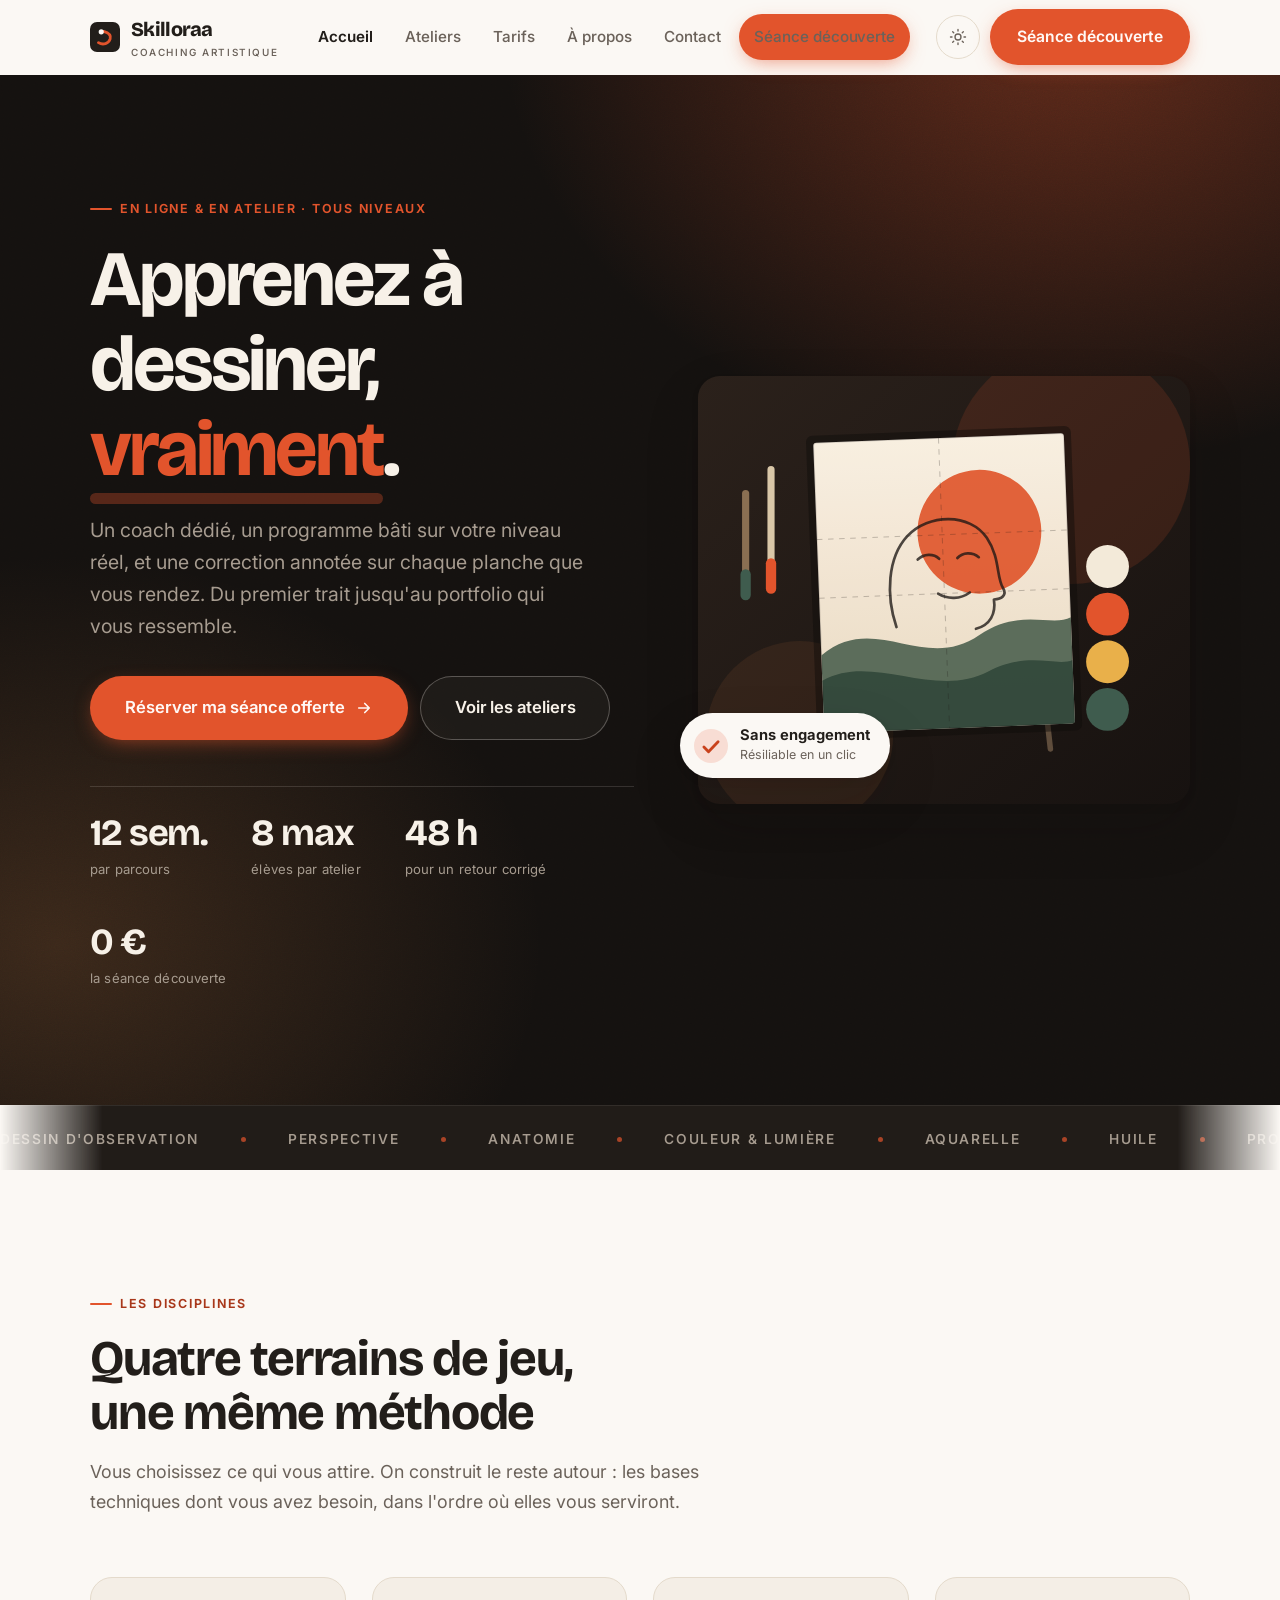
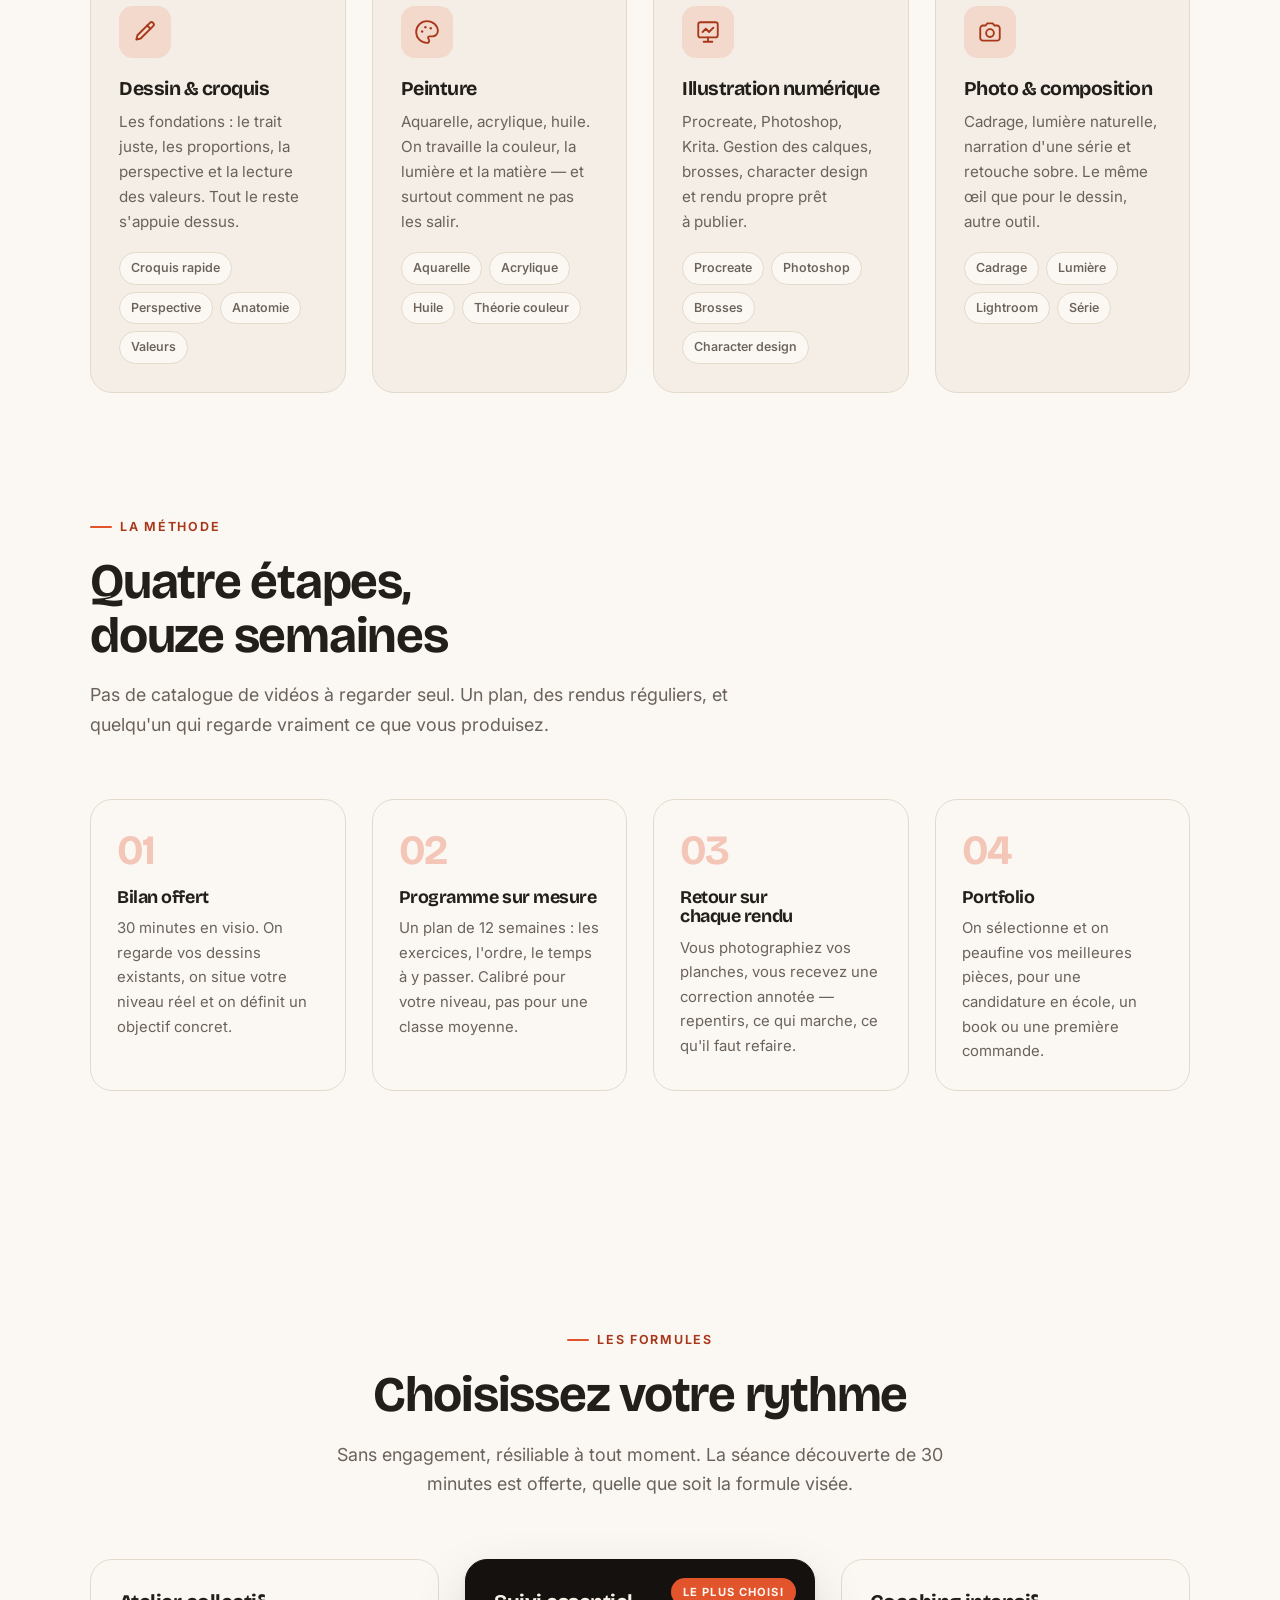
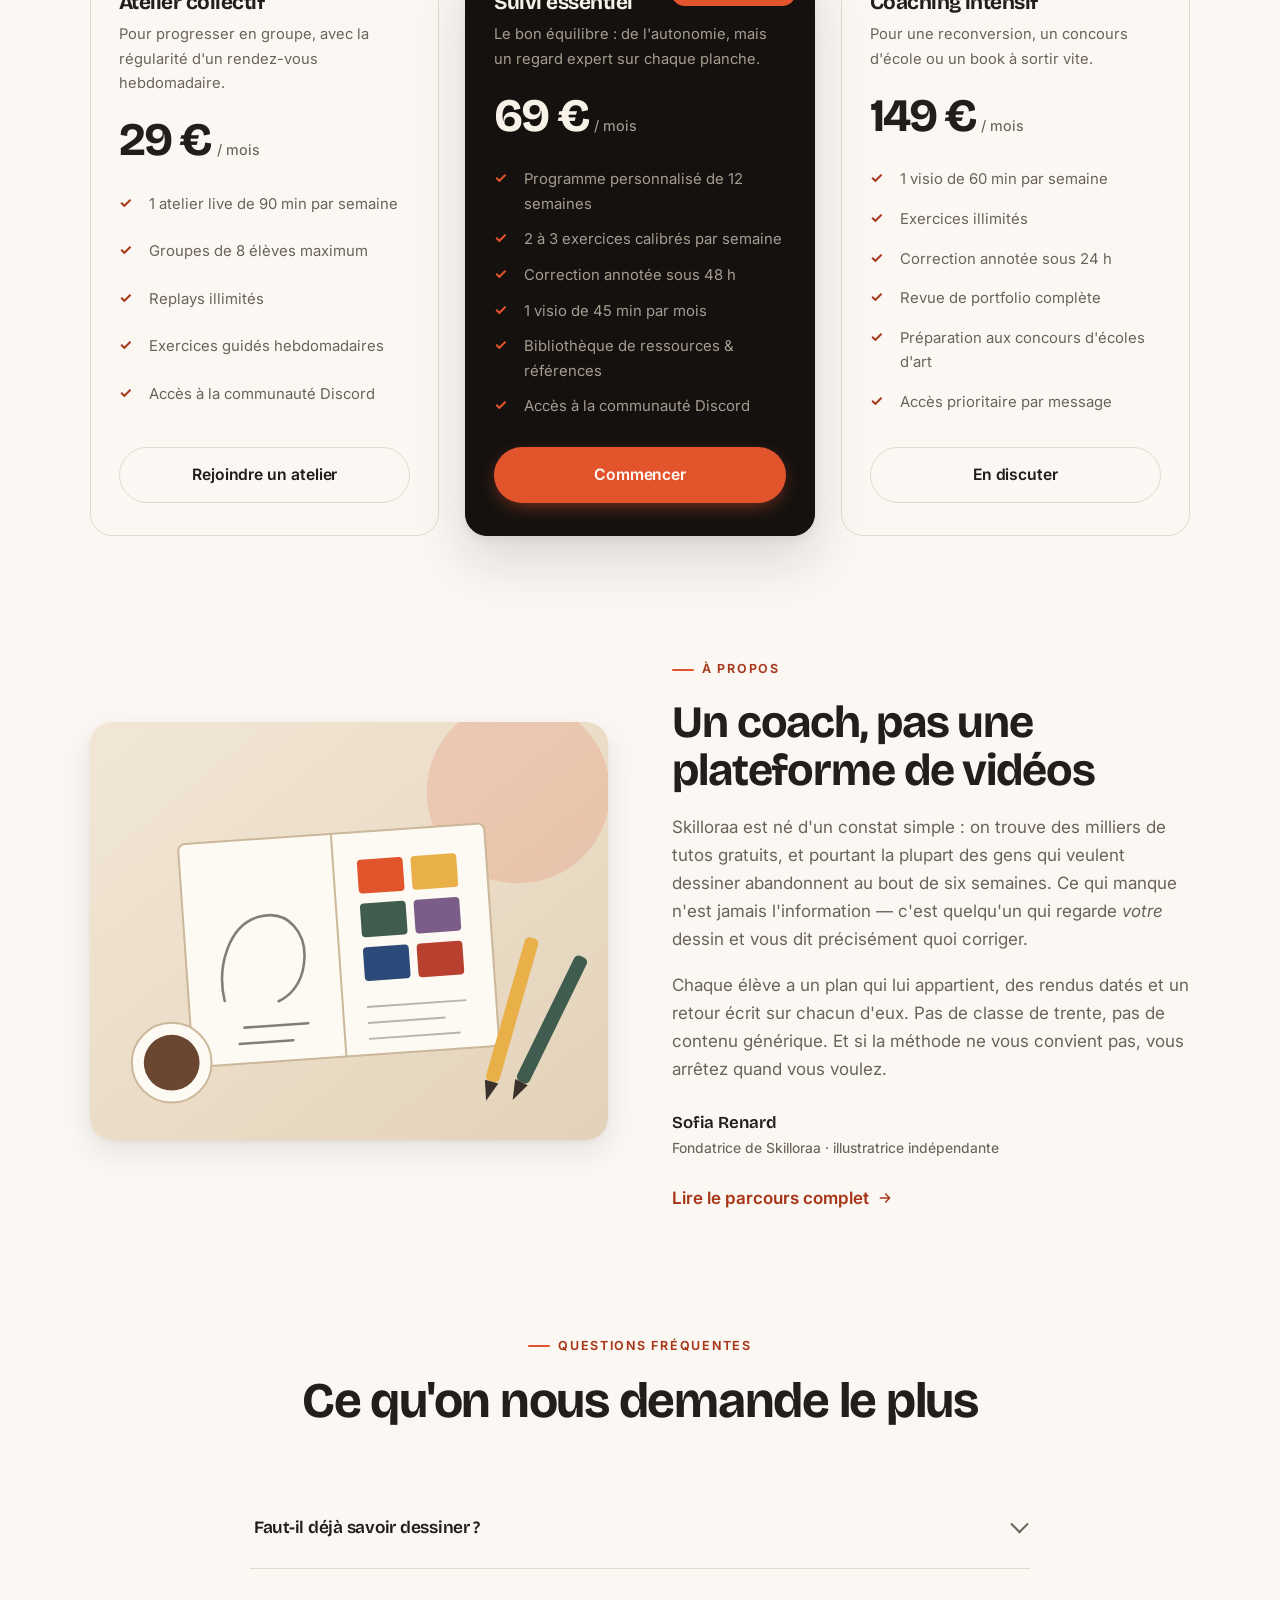
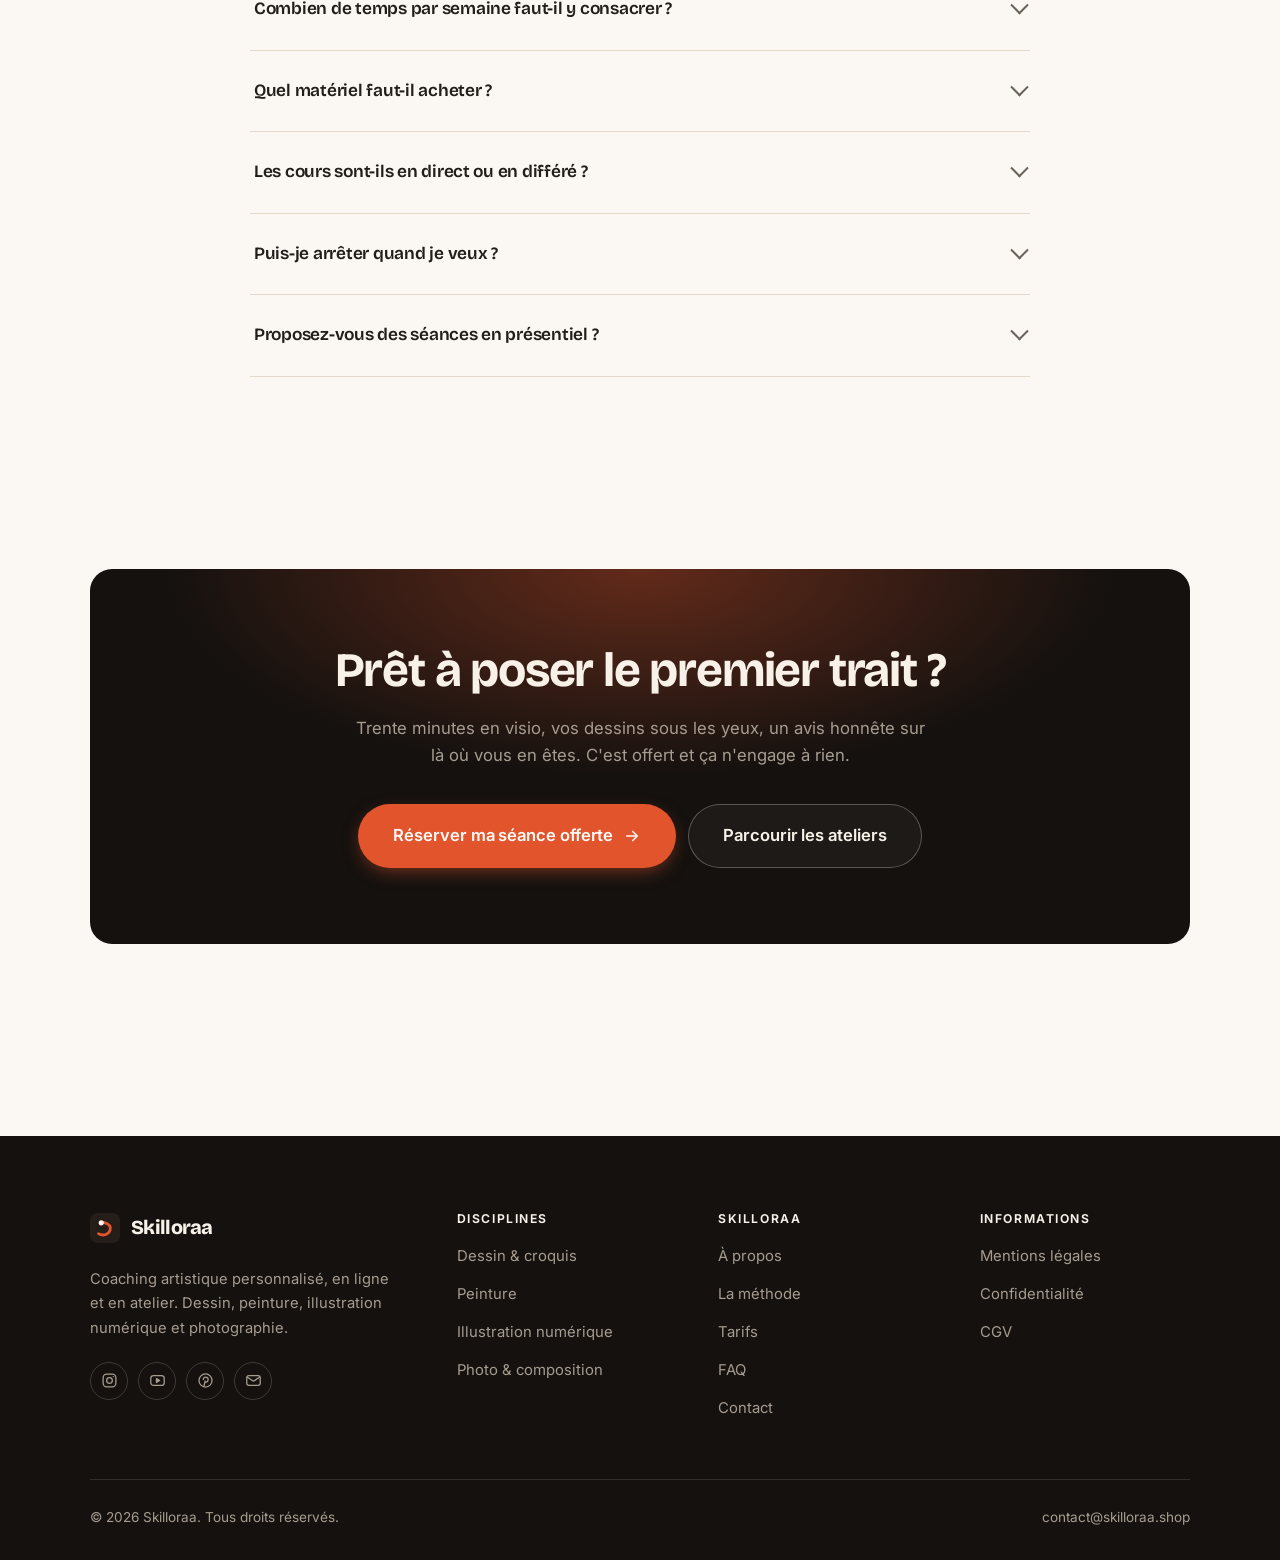
==== commit 4e35a421: "Masquer les faux temoignages et chiffres inventes Le site est en ligne sur skilloraa.shop : les troi" ====
--- a/index.html
+++ b/index.html
@@ -111,12 +111,12 @@
 
       <dl class="hero__proof">
         <div class="stat">
-          <dd class="stat__num">240+</dd>
-          <dt class="stat__label">élèves accompagnés</dt>
+          <dd class="stat__num">12 sem.</dd>
+          <dt class="stat__label">par parcours</dt>
         </div>
         <div class="stat">
-          <dd class="stat__num">4,9<span style="font-size:.55em">/5</span></dd>
-          <dt class="stat__label">note moyenne</dt>
+          <dd class="stat__num">8 max</dd>
+          <dt class="stat__label">élèves par atelier</dt>
         </div>
         <div class="stat">
           <dd class="stat__num">48 h</dd>
@@ -379,10 +379,12 @@
 
 <!-- ================================================= TÉMOIGNAGES ====== -->
 <!--
-  PLACEHOLDER — Ces trois témoignages sont des exemples de mise en page.
-  Remplacez-les par de vrais avis d'élèves (avec leur accord) AVANT la mise en
-  ligne, ou supprimez la section entière. Voir README.md.
+  SECTION DÉSACTIVÉE — Les trois témoignages ci-dessous sont des exemples de
+  mise en page, pas de vrais avis. Pour réactiver la section : remplacez les
+  textes, noms et formules par de vrais avis d'élèves (avec leur accord), puis
+  supprimez les deux lignes « DÉBUT/FIN COMMENTAIRE » qui l'encadrent.
 -->
+<!-- DÉBUT COMMENTAIRE
 <section class="section wrap" id="temoignages" style="padding-top:0">
   <div class="section-head reveal">
     <span class="eyebrow">Ils sont passés par là</span>
@@ -436,6 +438,7 @@
     </figure>
   </div>
 </section>
+FIN COMMENTAIRE -->
 
 <!-- ===================================================== À PROPOS ====== -->
 <section class="section wrap" style="padding-top:0">
